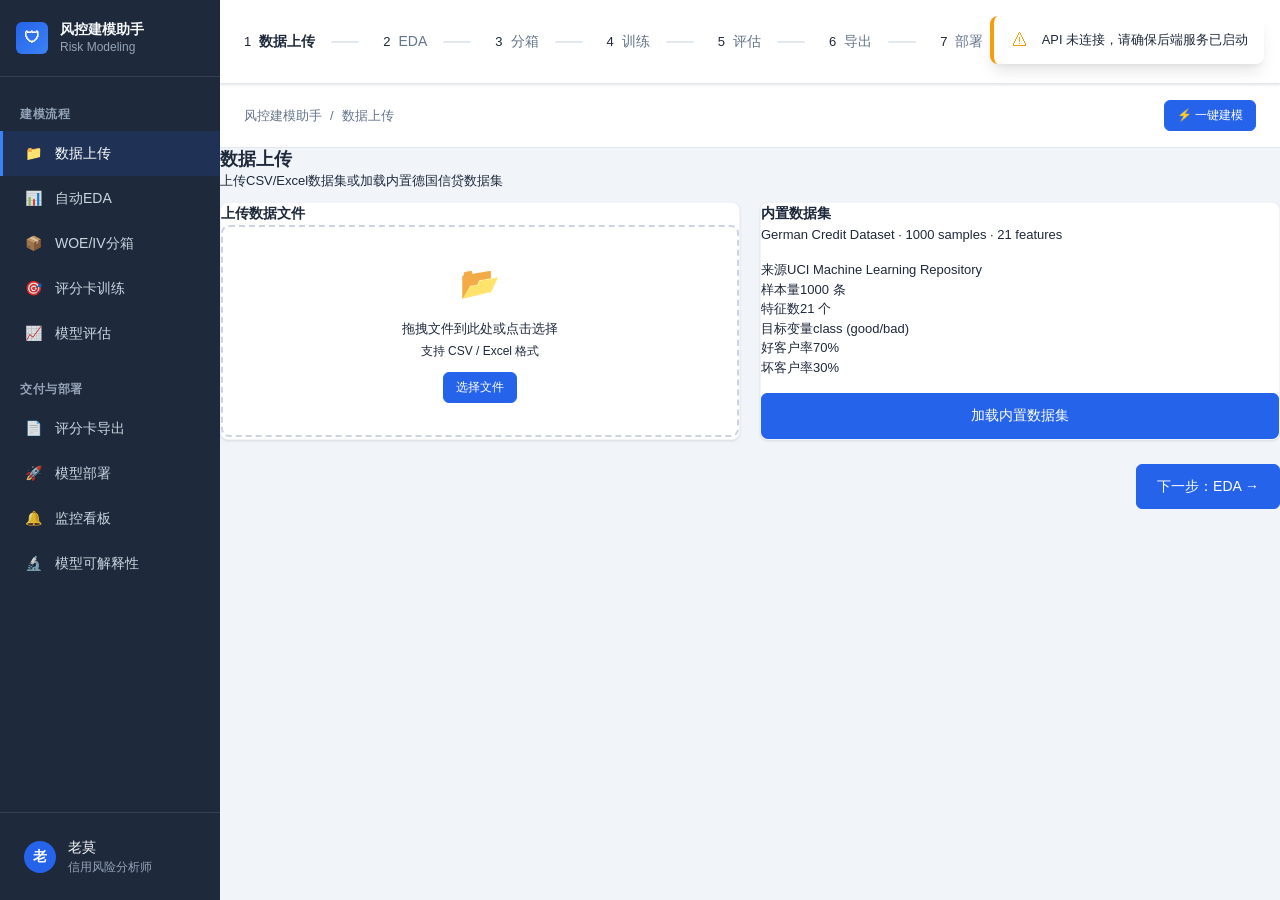
==== docs/index.html @ 86ce3aa8 "feat: 前端支持 ?api= 覆盖地址，新增 GitHub Pages 静态站点（docs/）" ====
﻿<!DOCTYPE html>
<html lang="zh-CN">
<head>
<meta charset="UTF-8">
<meta name="viewport" content="width=device-width, initial-scale=1.0">
<title>风控建模助手 - 0代码评分卡开发平台</title>
<link rel="stylesheet" href="styles.css">
</head>
<body>
<div class="app-shell">

<!-- ===== Sidebar ===== -->
<aside class="sidebar">
  <div class="sidebar-header"><div class="sidebar-logo">🛡</div><div class="sidebar-title">风控建模助手<span class="sidebar-subtitle">Risk Modeling</span></div></div>
  <nav class="sidebar-nav">
    <div class="sidebar-section">
      <div class="sidebar-section-label">建模流程</div>
      <div class="nav-item active" data-screen="upload">
        <span class="nav-item-icon">📁</span><span class="nav-item-label">数据上传</span>
      </div>
      <div class="nav-item" data-screen="eda">
        <span class="nav-item-icon">📊</span><span class="nav-item-label">自动EDA</span>
      </div>
      <div class="nav-item" data-screen="binning">
        <span class="nav-item-icon">📦</span><span class="nav-item-label">WOE/IV分箱</span>
      </div>
      <div class="nav-item" data-screen="training">
        <span class="nav-item-icon">🎯</span><span class="nav-item-label">评分卡训练</span>
      </div>
      <div class="nav-item" data-screen="evaluation">
        <span class="nav-item-icon">📈</span><span class="nav-item-label">模型评估</span>
      </div>
    </div>
    <div class="sidebar-section">
      <div class="sidebar-section-label">交付与部署</div>
      <div class="nav-item" data-screen="export">
        <span class="nav-item-icon">📄</span><span class="nav-item-label">评分卡导出</span>
      </div>
      <div class="nav-item" data-screen="deploy">
        <span class="nav-item-icon">🚀</span><span class="nav-item-label">模型部署</span>
      </div>
      <div class="nav-item" data-screen="monitor">
        <span class="nav-item-icon">🔔</span><span class="nav-item-label">监控看板</span>
      </div>
      <div class="nav-item" data-screen="explain">
        <span class="nav-item-icon">🔬</span><span class="nav-item-label">模型可解释性</span>
      </div>
    </div>
  </nav>
  <div class="sidebar-footer">
    <div class="sidebar-user"><div class="sidebar-user-avatar">老</div><div class="sidebar-user-info"><div class="sidebar-user-name">老莫</div><div class="sidebar-user-role">信用风险分析师</div></div></div>
  </div>
</aside>

<!-- ===== Main Content ===== -->
<main class="app-main">

  <!-- Top Step Bar -->
  <div class="step-bar">
    <div class="step-item active" data-screen="upload">
      <span class="step-circle">1</span><span class="step-label">数据上传</span>
    </div>
    <div class="step-line"></div>
    <div class="step-item" data-screen="eda">
      <span class="step-circle">2</span><span class="step-label">EDA</span>
    </div>
    <div class="step-line"></div>
    <div class="step-item" data-screen="binning">
      <span class="step-circle">3</span><span class="step-label">分箱</span>
    </div>
    <div class="step-line"></div>
    <div class="step-item" data-screen="training">
      <span class="step-circle">4</span><span class="step-label">训练</span>
    </div>
    <div class="step-line"></div>
    <div class="step-item" data-screen="evaluation">
      <span class="step-circle">5</span><span class="step-label">评估</span>
    </div>
    <div class="step-line"></div>
    <div class="step-item" data-screen="export">
      <span class="step-circle">6</span><span class="step-label">导出</span>
    </div>
    <div class="step-line"></div>
    <div class="step-item" data-screen="deploy">
      <span class="step-circle">7</span><span class="step-label">部署</span>
    </div>
    <div class="step-line"></div>
    <div class="step-item" data-screen="monitor">
      <span class="step-circle">8</span><span class="step-label">监控</span>
    </div>
    <div class="step-line"></div>
    <div class="step-item" data-screen="explain">
      <span class="step-circle">9</span><span class="step-label">可解释性</span>
    </div>
  </div>

  <!-- Breadcrumb -->
  <div class="breadcrumb">
    <span>风控建模助手</span> / <span id="breadcrumb-current">数据上传</span>
    <button class="btn btn-primary btn-sm" id="btn-run-all" style="margin-left:auto">⚡ 一键建模</button>
  </div>

  <!-- ===== Screens ===== -->

  <!-- Screen 1: Data Upload -->
  <div class="screen active" id="screen-upload">
    <div class="screen-header">
      <h2>数据上传</h2>
      <p>上传CSV/Excel数据集或加载内置德国信贷数据集</p>
    </div>
    <div class="card-grid two-col">
      <div class="card">
        <div class="card-title">上传数据文件</div>
        <div class="upload-zone" id="upload-zone">
          <div class="upload-icon" style="font-size:2rem">📂</div>
          <p style="margin:.5rem 0 .25rem">拖拽文件到此处或点击选择</p>
          <p class="muted" style="font-size:.75rem;margin:0 0 .75rem">支持 CSV / Excel 格式</p>
          <input type="file" id="file-input" accept=".csv,.xlsx,.xls" style="display:none">
          <button class="btn btn-primary btn-sm" id="btn-choose-file">选择文件</button>
        </div>
        <div id="target-config-section" style="display:none;margin-top:.75rem">
          <div style="display:grid;grid-template-columns:1fr 1fr;gap:.75rem">
            <div>
              <label class="form-label">目标变量（Y）</label>
              <select class="form-select" id="target-col-select"><option value="">-- 请选择 --</option></select>
            </div>
            <div>
              <label class="form-label">数据集拆分（训练:测试）</label>
              <div class="split-config">
                <input type="range" id="split-ratio-slider" min="50" max="90" value="70" step="5">
                <span class="split-ratio-display" id="split-ratio-display">7 : 3</span>
              </div>
            </div>
          </div>
        </div>
      </div>
      <div class="card">
        <div class="card-title">内置数据集</div>
        <p class="muted" style="margin-bottom:1rem">German Credit Dataset · 1000 samples · 21 features</p>
        <div class="dataset-info">
          <div class="info-row"><span>来源</span><span>UCI Machine Learning Repository</span></div>
          <div class="info-row"><span>样本量</span><span>1000 条</span></div>
          <div class="info-row"><span>特征数</span><span>21 个</span></div>
          <div class="info-row"><span>目标变量</span><span>class (good/bad)</span></div>
          <div class="info-row"><span>好客户率</span><span>70%</span></div>
          <div class="info-row"><span>坏客户率</span><span>30%</span></div>
        </div>
        <button class="btn btn-primary" id="btn-load-sample" style="width:100%;margin-top:1rem">加载内置数据集</button>
      </div>
    </div>
    <div class="card" id="data-summary-card" style="display:none">
      <div class="card-title">数据概要</div>
      <div id="data-summary-content"></div>
    </div>
    <div class="card" id="data-preview-card" style="display:none">
      <div class="card-title">数据预览（前5行）</div>
      <div id="data-preview-content" style="overflow-x:auto"></div>
    </div>
    <div class="footer-actions">
      <span></span>
      <button class="btn btn-primary" onclick="App.switchScreen('eda')">下一步：EDA →</button>
    </div>
  </div>

  <!-- Screen 2: EDA -->
  <div class="screen" id="screen-eda">
    <div class="screen-header">
      <h2>自动EDA分析</h2>
      <p>自动生成数据质量报告、统计描述、相关性矩阵</p>
    </div>
    <div class="card">
      <button class="btn btn-primary" id="btn-run-eda">▶ 执行EDA分析</button>
    </div>
    <div id="eda-content" style="display:none">
      <div class="stat-row" id="eda-quality-stats"></div>
      <div class="card-grid two-col">
        <div class="card">
          <div class="card-title">数值型特征统计</div>
          <div id="eda-numeric-content" style="overflow-x:auto"></div>
        </div>
        <div class="card">
          <div class="card-title">类别型特征统计</div>
          <div id="eda-categorical-content" style="overflow-x:auto"></div>
        </div>
      </div>
      <div class="card">
        <div class="card-title">目标变量分布</div>
        <div id="eda-target-content"></div>
      </div>
      <div class="card">
        <div class="card-title">相关性矩阵</div>
        <div id="eda-correlation-content" style="overflow-x:auto"></div>
      </div>
    </div>
    <div class="footer-actions">
      <button class="btn btn-ghost" onclick="App.switchScreen('upload')">← 上一步</button>
      <button class="btn btn-primary" onclick="App.switchScreen('binning')">下一步：分箱 →</button>
    </div>
  </div>

  <!-- Screen 3: Binning -->
  <div class="screen" id="screen-binning">
    <div class="screen-header">
      <h2>WOE/IV自动分箱</h2>
      <p>自动分箱、WOE编码、IV值排序、特征筛选</p>
    </div>
    <div class="card">
      <div class="card-title">分箱配置</div>
      <div class="form-row">
        <div class="form-group">
          <label class="form-label">最大分箱数</label>
          <select class="form-select" id="max-bins">
            <option value="3">3</option><option value="5" selected>5</option><option value="10">10</option>
          </select>
        </div>
        <div class="form-group">
          <label class="form-label">IV筛选阈值</label>
          <select class="form-select" id="iv-threshold">
            <option value="0.02" selected>0.02 (弱)</option>
            <option value="0.1">0.1 (中)</option>
            <option value="0.3">0.3 (强)</option>
          </select>
        </div>
        <button class="btn btn-primary" id="btn-run-binning">▶ 执行分箱</button>
      </div>
    </div>
    <div id="binning-content" style="display:none">
      <div class="stat-row" id="binning-stats"></div>
      <div class="card-grid two-col">
        <div class="card">
          <div class="card-title">IV值排序</div>
          <div id="iv-ranking-content"></div>
        </div>
        <div class="card">
          <div class="card-title">WOE详情</div>
          <div id="woe-detail-content" style="overflow-x:auto"></div>
        </div>
      </div>
    </div>
    <div class="footer-actions">
      <button class="btn btn-ghost" onclick="App.switchScreen('eda')">← 上一步</button>
      <button class="btn btn-primary" onclick="App.switchScreen('training')">下一步：训练 →</button>
    </div>
  </div>

  <!-- Screen 4: Training -->
  <div class="screen" id="screen-training">
    <div class="screen-header">
      <h2>评分卡训练</h2>
      <p>Logistic Regression + WOE编码 · 自动训练评分卡模型</p>
    </div>
    <div class="card">
      <button class="btn btn-primary" id="btn-run-training">▶ 训练模型</button>
    </div>
    <div id="training-content" style="display:none">
      <div class="stat-row" id="training-metrics"></div>
      <div class="card">
        <div class="card-title">模型系数</div>
        <div id="model-coef-content" style="overflow-x:auto"></div>
      </div>
      <div class="card">
        <div class="card-title">评分卡表</div>
        <div id="scorecard-content" style="overflow-x:auto"></div>
      </div>
    </div>
    <div class="footer-actions">
      <button class="btn btn-ghost" onclick="App.switchScreen('binning')">← 上一步</button>
      <button class="btn btn-primary" onclick="App.switchScreen('evaluation')">下一步：评估 →</button>
    </div>
  </div>

  <!-- Screen 5: Evaluation -->
  <div class="screen" id="screen-evaluation">
    <div class="screen-header">
      <h2>模型评估</h2>
      <p>K-S · AUC · Gini · Lift · 评分分布</p>
    </div>
    <div id="eval-content" style="display:none">
      <div class="stat-row" id="eval-metrics"></div>
      <div class="card-grid two-col">
        <div class="card">
          <div class="card-title">KS 曲线</div>
          <div id="ks-curve-content"></div>
        </div>
        <div class="card">
          <div class="card-title">评分分布</div>
          <div id="score-dist-content"></div>
        </div>
      </div>
      <div class="card">
        <div class="card-title">Lift 表</div>
        <div id="lift-content" style="overflow-x:auto"></div>
      </div>
    </div>
    <div class="footer-actions">
      <button class="btn btn-ghost" onclick="App.switchScreen('training')">← 上一步</button>
      <button class="btn btn-primary" onclick="App.switchScreen('export')">下一步：导出 →</button>
    </div>
  </div>

  <!-- Screen 6: Export -->
  <div class="screen" id="screen-export">
    <div class="screen-header">
      <h2>评分卡文档导出</h2>
      <p>一键生成标准化评分卡交付文档</p>
    </div>
    <div class="card">
      <div class="card-title">导出格式</div>
      <div class="card-grid four-col">
        <div class="export-option" id="export-html-btn" onclick="App.exportHTML()">
          <span class="export-icon">🌐</span><strong>HTML 报告</strong><span class="muted">交互式</span>
        </div>
        <div class="export-option" onclick="App.exportPython()">
          <span class="export-icon">🐍</span><strong>Python 脚本</strong><span class="muted">可直接部署</span>
        </div>
        <div class="export-option" onclick="App.exportSQL()">
          <span class="export-icon">📄</span><strong>SQL 规则</strong><span class="muted">嵌入决策引擎</span>
        </div>
        <div class="export-option" onclick="App.toast('Excel导出功能开发中','info')">
          <span class="export-icon">📊</span><strong>Excel 评分卡</strong><span class="muted">含公式</span>
        </div>
      </div>
    </div>
    <div class="footer-actions">
      <button class="btn btn-ghost" onclick="App.switchScreen('evaluation')">← 上一步</button>
      <button class="btn btn-primary" onclick="App.switchScreen('deploy')">下一步：部署 →</button>
    </div>
  </div>

  <!-- Screen 7: Deploy -->
  <div class="screen" id="screen-deploy">
    <div class="screen-header">
      <h2>模型部署</h2>
      <p>部署为API服务 · 接入业务系统</p>
    </div>
    <div class="card">
      <div class="card-title">API服务信息</div>
      <div class="info-row"><span>服务地址</span><code>http://localhost:8080</code></div>
      <div class="info-row"><span>单条评分</span><code>POST /api/v1/score</code></div>
      <div class="info-row"><span>批量评分</span><code>POST /api/v1/score/batch</code></div>
      <div class="info-row"><span>模型信息</span><code>GET /api/v1/model/info</code></div>
      <div class="info-row"><span>健康检查</span><code>GET /api/v1/health</code></div>
    </div>
    <div class="card">
      <div class="card-title">Python调用示例</div>
      <pre class="code-block"><code>import requests

resp = requests.post(
    "http://localhost:8080/api/v1/score",
    json={"features": {
        "checking_status": "no checking",
        "duration": 12,
        "credit_amount": 2000,
        "age": 35,
        ...
    }}
)
result = resp.json()
print(result["score"], result["risk_level"])</code></pre>
    </div>
    <div class="card">
      <div class="card-title">SQL规则导出</div>
      <div id="sql-export-content"></div>
      <button class="btn btn-secondary btn-sm" onclick="App.exportSQL()">⬇ 导出SQL规则</button>
    </div>
    <div class="footer-actions">
      <button class="btn btn-ghost" onclick="App.switchScreen('export')">← 上一步</button>
      <button class="btn btn-primary" onclick="App.switchScreen('monitor')">下一步：监控 →</button>
    </div>
  </div>

  <!-- Screen 8: Monitor -->
  <div class="screen" id="screen-monitor">
    <div class="screen-header">
      <h2>模型监控看板</h2>
      <p>KS衰退 · PSI偏移 · 评分分布漂移 · 实时告警</p>
    </div>
    <div class="callout callout-warning">
      <strong>⚠ 告警：</strong> credit_amount 特征 PSI = 0.15（超过0.1警戒线），建议排查数据源变更。
    </div>
    <div class="stat-row">
      <div class="stat-card stat-success"><div class="stat-value">0.25</div><div class="stat-label">当前 KS</div><div class="stat-delta">基线 0.27 ↓0.02</div></div>
      <div class="stat-card stat-success"><div class="stat-value">0.76</div><div class="stat-label">当前 AUC</div><div class="stat-delta">基线 0.78 ↓0.02</div></div>
      <div class="stat-card stat-warning"><div class="stat-value">0.15</div><div class="stat-label">总 PSI</div><div class="stat-delta">⚠ 超过警戒线0.1</div></div>
      <div class="stat-card"><div class="stat-value">12,450</div><div class="stat-label">本月评分数</div><div class="stat-delta">日均415次</div></div>
    </div>
    <div class="card">
      <div class="card-title">PSI计算工具</div>
      <p class="muted">输入基线和当前评分数据，计算PSI</p>
      <button class="btn btn-primary" onclick="App.calcPSI()">计算PSI</button>
      <div id="psi-result" style="margin-top:1rem"></div>
    </div>
    <div class="card">
      <div class="card-title">告警规则配置</div>
      <table class="data-table">
        <thead><tr><th>指标</th><th>告警阈值</th><th>严重阈值</th><th>通知方式</th><th>状态</th></tr></thead>
        <tbody>
          <tr><td>KS降幅</td><td>&gt;10%</td><td>&gt;20%</td><td>邮件+飞书</td><td><span class="tag tag-green">已启用</span></td></tr>
          <tr><td>AUC降幅</td><td>&gt;5%</td><td>&gt;10%</td><td>邮件+飞书</td><td><span class="tag tag-green">已启用</span></td></tr>
          <tr><td>总PSI</td><td>&gt;0.1</td><td>&gt;0.25</td><td>邮件+飞书+短信</td><td><span class="tag tag-green">已启用</span></td></tr>
          <tr><td>特征PSI</td><td>&gt;0.1</td><td>&gt;0.25</td><td>邮件</td><td><span class="tag tag-green">已启用</span></td></tr>
        </tbody>
      </table>
    </div>
    <div class="footer-actions">
      <button class="btn btn-ghost" onclick="App.switchScreen('deploy')">← 上一步</button>
      <button class="btn btn-primary" onclick="App.switchScreen('explain')">下一步：可解释性 →</button>
    </div>
  </div>

  <!-- Screen 9: Explainability -->
  <div class="screen" id="screen-explain">
    <div class="screen-header">
      <h2>模型可解释性</h2>
      <p>算法选型论证 · 特征重要性 · 单样本解释 · 合规审计</p>
    </div>
    <div class="card">
      <div class="card-title">算法选型论证 <span class="badge badge-blue">核心</span></div>
      <div class="callout callout-info">
        <strong>为什么选择 Logistic Regression？</strong> 评分卡模型的核心约束是可解释性和合规性。LR的系数直接对应特征权重，WOE编码后方向一致，满足监管"可追溯"要求。
      </div>
      <div id="algorithm-comparison"></div>
    </div>
    <div class="card">
      <div class="card-title">特征重要性</div>
      <div id="importance-content"></div>
    </div>
    <div class="card-grid two-col">
      <div class="card">
        <div class="card-title">单样本解释</div>
        <div class="form-group">
          <label class="form-label">样本索引</label>
          <input type="number" class="form-input" id="sample-index" value="0" min="0">
          <button class="btn btn-primary btn-sm" onclick="App.explainSample()">解释</button>
        </div>
        <div id="sample-explain-content"></div>
      </div>
      <div class="card">
        <div class="card-title">合规审计报告</div>
        <div id="audit-content"></div>
      </div>
    </div>
    <div class="card">
      <div class="card-title">可解释性路线图</div>
      <div id="roadmap-content"></div>
    </div>
    <div class="footer-actions">
      <button class="btn btn-ghost" onclick="App.switchScreen('monitor')">← 上一步</button>
      <button class="btn btn-primary">✓ 完成</button>
    </div>
  </div>

</div>
</div>

<!-- Toast Container -->
<div id="toast-container" class="toast-container"></div>

<!-- Loading Overlay -->
<div class="loading-overlay" id="loading-overlay" style="display:none">
  <div class="loading-spinner loading-lg"></div>
  <p id="loading-text">处理中...</p>
</div>

<script src="app.js"></script>
</body>
</html>
---- docs/styles.css ----
﻿/* ==========================================================================
   Risk Modeling Web Application - Stylesheet
   A modern, clean, professional CSS framework for financial risk modeling
   ==========================================================================
   Table of Contents:
   1.  CSS Variables (Design Tokens)
   2.  Global Reset & Base Styles
   3.  Layout & App Shell
   4.  Sidebar Navigation
   5.  Top Step Bar
   6.  Cards
   7.  Data Tables
   8.  Buttons
   9.  Form Inputs & Controls
   10. Charts / Visualization Containers
   11. Stat Cards
   12. Callouts
   13. Badges & Tags
   14. Loading Spinner
   15. Two-Column Layout
   16. Footer Action Buttons
   17. Progress Bar
   18. Tabs
   19. Metric Display
   20. Score Display
   21. Responsive Breakpoints
   ========================================================================== */


/* ==========================================================================
   1. CSS Variables (Design Tokens)
   ========================================================================== */
:root {
  /* Brand colors */
  --color-primary: #2563eb;
  --color-primary-dark: #1d4ed8;
  --color-primary-light: #3b82f6;
  --color-primary-lighter: #dbeafe;
  --color-primary-soft: #eff6ff;

  /* Semantic colors */
  --color-success: #059669;
  --color-success-light: #10b981;
  --color-success-bg: #d1fae5;
  --color-danger: #dc2626;
  --color-danger-light: #ef4444;
  --color-danger-bg: #fee2e2;
  --color-warning: #f59e0b;
  --color-warning-light: #fbbf24;
  --color-warning-bg: #fef3c7;

  /* Neutrals */
  --color-bg: #f1f5f9;
  --color-bg-alt: #f8fafc;
  --color-card-bg: #ffffff;
  --color-sidebar: #1e293b;
  --color-sidebar-dark: #0f172a;
  --color-sidebar-hover: #334155;
  --color-sidebar-active: #2563eb;
  --color-text: #1e293b;
  --color-text-secondary: #64748b;
  --color-text-muted: #94a3b8;
  --color-text-inverse: #f8fafc;
  --color-border: #e2e8f0;
  --color-border-light: #f1f5f9;
  --color-divider: #cbd5e1;

  /* Typography */
  --font-family: 'Segoe UI', 'Microsoft YaHei', sans-serif;
  --font-size-xs: 0.75rem;
  --font-size-sm: 0.875rem;
  --font-size-base: 0.8125rem;
  --font-size-md: 1rem;
  --font-size-lg: 1rem;
  --font-size-xl: 1.1rem;
  --font-size-2xl: 1.3rem;
  --font-size-3xl: 1.5rem;
  --font-weight-normal: 400;
  --font-weight-medium: 500;
  --font-weight-semibold: 600;
  --font-weight-bold: 700;

  /* Spacing scale */
  --space-1: 0.25rem;
  --space-2: 0.5rem;
  --space-3: 0.75rem;
  --space-4: 1rem;
  --space-5: 1.25rem;
  --space-6: 1.5rem;
  --space-8: 2rem;
  --space-10: 2.5rem;
  --space-12: 3rem;

  /* Border radius */
  --radius-sm: 4px;
  --radius-md: 6px;
  --radius-lg: 8px;
  --radius-xl: 12px;
  --radius-2xl: 16px;
  --radius-full: 9999px;

  /* Shadows */
  --shadow-xs: 0 1px 2px rgba(0, 0, 0, 0.05);
  --shadow-sm: 0 1px 3px rgba(0, 0, 0, 0.08), 0 1px 2px rgba(0, 0, 0, 0.04);
  --shadow-md: 0 4px 6px -1px rgba(0, 0, 0, 0.08), 0 2px 4px -1px rgba(0, 0, 0, 0.04);
  --shadow-lg: 0 10px 15px -3px rgba(0, 0, 0, 0.08), 0 4px 6px -2px rgba(0, 0, 0, 0.04);
  --shadow-xl: 0 20px 25px -5px rgba(0, 0, 0, 0.1), 0 10px 10px -5px rgba(0, 0, 0, 0.04);
  --shadow-focus: 0 0 0 3px rgba(37, 99, 235, 0.25);

  /* Layout */
  --sidebar-width: 220px;
  --topbar-height: 84px;
  --footer-height: 64px;
  --content-max-width: 1400px;

  /* Transitions */
  --transition-fast: 150ms ease;
  --transition-base: 200ms ease;
  --transition-slow: 300ms ease;
}


/* ==========================================================================
   2. Global Reset & Base Styles
   ========================================================================== */
*,
*::before,
*::after {
  margin: 0;
  padding: 0;
  box-sizing: border-box;
}

html {
  font-size: 16px;
  -webkit-text-size-adjust: 100%;
  -webkit-font-smoothing: antialiased;
  -moz-osx-font-smoothing: grayscale;
}

body {
  font-family: var(--font-family);
  font-size: var(--font-size-base);
  font-weight: var(--font-weight-normal);
  color: var(--color-text);
  background-color: var(--color-bg);
  line-height: 1.5;
  min-height: 100vh;
}

h1, h2, h3, h4, h5, h6 {
  font-weight: var(--font-weight-semibold);
  line-height: 1.3;
  color: var(--color-text);
}

h1 { font-size: var(--font-size-2xl); }
h2 { font-size: var(--font-size-xl); }
h3 { font-size: var(--font-size-lg); }
h4 { font-size: var(--font-size-md); }

p { margin-bottom: var(--space-3); }

a {
  color: var(--color-primary);
  text-decoration: none;
  transition: color var(--transition-fast);
}

a:hover { color: var(--color-primary-dark); }

ul, ol { margin-bottom: var(--space-4); padding-left: var(--space-6); }

img { max-width: 100%; height: auto; }

::selection {
  background-color: var(--color-primary-lighter);
  color: var(--color-primary-dark);
}

/* Custom scrollbar */
::-webkit-scrollbar { width: 8px; height: 8px; }
::-webkit-scrollbar-track { background: var(--color-border-light); }
::-webkit-scrollbar-thumb {
  background: var(--color-divider);
  border-radius: var(--radius-full);
}
::-webkit-scrollbar-thumb:hover { background: var(--color-text-muted); }


/* ==========================================================================
   3. Layout & App Shell
   ========================================================================== */
.app-shell {
  display: flex;
  min-height: 100vh;
}

.app-main {
  flex: 1;
  display: flex;
  flex-direction: column;
  min-width: 0;
  margin-left: var(--sidebar-width);
  transition: margin-left var(--transition-slow);
}

.app-content {
  flex: 1;
  padding: var(--space-6);
  max-width: var(--content-max-width);
  width: 100%;
}

.page-header {
  margin-bottom: var(--space-6);
}

.page-header h1 {
  font-size: var(--font-size-2xl);
  font-weight: var(--font-weight-bold);
  margin-bottom: var(--space-1);
}

.page-header .page-subtitle {
  color: var(--color-text-secondary);
  font-size: var(--font-size-sm);
}

.app-footer {
  flex-shrink: 0;
  border-top: 1px solid var(--color-border);
  background-color: var(--color-card-bg);
  padding: var(--space-4) var(--space-6);
  min-height: var(--footer-height);
  display: flex;
  align-items: center;
  justify-content: flex-end;
  gap: var(--space-3);
  position: sticky;
  bottom: 0;
  z-index: 20;
}


/* ==========================================================================
   4. Sidebar Navigation
   ========================================================================== */
.sidebar {
  position: fixed;
  top: 0;
  left: 0;
  width: var(--sidebar-width);
  height: 100vh;
  background-color: var(--color-sidebar);
  display: flex;
  flex-direction: column;
  z-index: 100;
  transition: transform var(--transition-slow);
}

.sidebar-header {
  padding: var(--space-5) var(--space-4);
  display: flex;
  align-items: center;
  gap: var(--space-3);
  border-bottom: 1px solid var(--color-sidebar-hover);
  flex-shrink: 0;
}

.sidebar-logo {
  width: 32px;
  height: 32px;
  border-radius: var(--radius-md);
  background: linear-gradient(135deg, var(--color-primary), var(--color-primary-light));
  display: flex;
  align-items: center;
  justify-content: center;
  color: var(--color-text-inverse);
  font-weight: var(--font-weight-bold);
  font-size: var(--font-size-md);
  flex-shrink: 0;
}

.sidebar-title {
  color: var(--color-text-inverse);
  font-size: var(--font-size-sm);
  font-weight: var(--font-weight-semibold);
  line-height: 1.3;
}

.sidebar-title .sidebar-subtitle {
  display: block;
  font-size: var(--font-size-xs);
  font-weight: var(--font-weight-normal);
  color: var(--color-text-muted);
  margin-top: 2px;
}

.sidebar-nav {
  flex: 1;
  overflow-y: auto;
  padding: var(--space-3) 0;
}

.sidebar-nav::-webkit-scrollbar { width: 4px; }
.sidebar-nav::-webkit-scrollbar-track { background: transparent; }
.sidebar-nav::-webkit-scrollbar-thumb { background: var(--color-sidebar-hover); }

.sidebar-section {
  padding: var(--space-2) 0;
}

.sidebar-section-label {
  padding: var(--space-2) var(--space-5);
  font-size: var(--font-size-xs);
  text-transform: uppercase;
  letter-spacing: 0.05em;
  color: var(--color-text-muted);
  font-weight: var(--font-weight-semibold);
}

.nav-item {
  display: flex;
  align-items: center;
  gap: var(--space-3);
  padding: var(--space-3) var(--space-5);
  color: #cbd5e1;
  font-size: var(--font-size-sm);
  font-weight: var(--font-weight-medium);
  cursor: pointer;
  transition: all var(--transition-fast);
  border-left: 3px solid transparent;
  text-decoration: none;
  user-select: none;
}

.nav-item:hover {
  background-color: var(--color-sidebar-hover);
  color: var(--color-text-inverse);
}

.nav-item.active {
  background-color: rgba(37, 99, 235, 0.15);
  color: #ffffff;
  border-left-color: var(--color-primary-light);
}

.nav-item-icon {
  width: 20px;
  height: 20px;
  flex-shrink: 0;
  display: flex;
  align-items: center;
  justify-content: center;
  opacity: 0.85;
}

.nav-item.active .nav-item-icon { opacity: 1; }

.nav-item-label { flex: 1; }

.nav-item-badge {
  font-size: var(--font-size-xs);
  background-color: var(--color-danger);
  color: #fff;
  padding: 1px 6px;
  border-radius: var(--radius-full);
  font-weight: var(--font-weight-semibold);
  line-height: 1.4;
}

.sidebar-footer {
  padding: var(--space-4);
  border-top: 1px solid var(--color-sidebar-hover);
  flex-shrink: 0;
}

.sidebar-user {
  display: flex;
  align-items: center;
  gap: var(--space-3);
  padding: var(--space-2);
  border-radius: var(--radius-md);
  cursor: pointer;
  transition: background-color var(--transition-fast);
}

.sidebar-user:hover { background-color: var(--color-sidebar-hover); }

.sidebar-user-avatar {
  width: 32px;
  height: 32px;
  border-radius: var(--radius-full);
  background-color: var(--color-primary);
  color: #fff;
  display: flex;
  align-items: center;
  justify-content: center;
  font-weight: var(--font-weight-semibold);
  font-size: var(--font-size-sm);
  flex-shrink: 0;
}

.sidebar-user-info {
  flex: 1;
  min-width: 0;
}

.sidebar-user-name {
  color: var(--color-text-inverse);
  font-size: var(--font-size-sm);
  font-weight: var(--font-weight-medium);
  white-space: nowrap;
  overflow: hidden;
  text-overflow: ellipsis;
}

.sidebar-user-role {
  color: var(--color-text-muted);
  font-size: var(--font-size-xs);
}

/* Sidebar toggle (mobile) */
.sidebar-toggle {
  display: none;
  position: fixed;
  top: var(--space-4);
  left: var(--space-4);
  z-index: 110;
  width: 40px;
  height: 40px;
  border-radius: var(--radius-md);
  border: none;
  background-color: var(--color-sidebar);
  color: #fff;
  font-size: var(--font-size-lg);
  cursor: pointer;
  box-shadow: var(--shadow-md);
}

.sidebar-overlay {
  display: none;
  position: fixed;
  inset: 0;
  background-color: rgba(0, 0, 0, 0.4);
  z-index: 99;
}

.sidebar-overlay.visible { display: block; }


/* ==========================================================================
   5. Top Step Bar
   ========================================================================== */
.step-bar {
  background-color: var(--color-card-bg);
  border-bottom: 1px solid var(--color-border);
  padding: var(--space-4) var(--space-6);
  display: flex;
  align-items: center;
  gap: var(--space-2);
  overflow-x: auto;
  min-height: var(--topbar-height);
  box-shadow: var(--shadow-sm);
  position: sticky;
  top: 0;
  z-index: 50;
}

.step-bar::-webkit-scrollbar { height: 4px; }

.step-item {
  display: flex;
  align-items: center;
  gap: var(--space-2);
  flex-shrink: 0;
  cursor: pointer;
  transition: opacity var(--transition-fast);
}

.step-item:not(:last-child)::after {
  content: '';
  display: block;
  width: 28px;
  height: 2px;
  background-color: var(--color-border);
  margin: 0 var(--space-2);
  border-radius: var(--radius-full);
  transition: background-color var(--transition-base);
}

.step-item.completed:not(:last-child)::after {
  background-color: var(--color-success);
}

.step-number {
  width: 32px;
  height: 32px;
  border-radius: var(--radius-full);
  display: flex;
  align-items: center;
  justify-content: center;
  font-size: var(--font-size-sm);
  font-weight: var(--font-weight-semibold);
  background-color: var(--color-border-light);
  color: var(--color-text-secondary);
  border: 2px solid var(--color-border);
  transition: all var(--transition-base);
  flex-shrink: 0;
}

.step-item.active .step-number {
  background-color: var(--color-primary);
  color: #fff;
  border-color: var(--color-primary);
  box-shadow: var(--shadow-focus);
}

.step-item.completed .step-number {
  background-color: var(--color-success);
  color: #fff;
  border-color: var(--color-success);
}

.step-label {
  font-size: var(--font-size-sm);
  font-weight: var(--font-weight-medium);
  color: var(--color-text-secondary);
  white-space: nowrap;
  transition: color var(--transition-base);
}

.step-item.active .step-label { color: var(--color-text); font-weight: var(--font-weight-semibold); }
.step-item.completed .step-label { color: var(--color-success); }

.step-item:hover .step-number {
  border-color: var(--color-primary-light);
}
.step-item:hover .step-label { color: var(--color-text); }


/* ==========================================================================
   6. Cards
   ========================================================================== */
.card {
  background-color: var(--color-card-bg);
  border-radius: var(--radius-lg);
  box-shadow: var(--shadow-sm);
  border: 1px solid var(--color-border-light);
  overflow: hidden;
  transition: box-shadow var(--transition-base);
}

.card:hover {
  box-shadow: var(--shadow-md);
}

.card-header {
  padding: var(--space-4) var(--space-5);
  border-bottom: 1px solid var(--color-border);
  display: flex;
  align-items: center;
  justify-content: space-between;
  gap: var(--space-3);
}

.card-title {
  font-size: 0.9rem;
  font-weight: var(--font-weight-semibold);
  color: var(--color-text);
  display: flex;
  align-items: center;
  gap: var(--space-2);
}

.card-title-icon {
  width: 18px;
  height: 18px;
  color: var(--color-primary);
  flex-shrink: 0;
}

.card-subtitle {
  font-size: var(--font-size-xs);
  color: var(--color-text-secondary);
  margin-top: 2px;
}

.card-body {
  padding: var(--space-5);
}

.card-body-tight {
  padding: var(--space-4);
}

.card-footer {
  padding: var(--space-3) var(--space-5);
  border-top: 1px solid var(--color-border);
  background-color: var(--color-bg-alt);
  display: flex;
  align-items: center;
  justify-content: flex-end;
  gap: var(--space-2);
}

.card-accent-top {
  border-top: 3px solid var(--color-primary);
}

.card-accent-success { border-top: 3px solid var(--color-success); }
.card-accent-danger { border-top: 3px solid var(--color-danger); }
.card-accent-warning { border-top: 3px solid var(--color-warning); }

.card-grid {
  display: grid;
  grid-template-columns: repeat(auto-fill, minmax(320px, 1fr));
  gap: var(--space-5);
}


/* ==========================================================================
   7. Data Tables
   ========================================================================== */
.table-wrapper {
  overflow-x: auto;
  border-radius: var(--radius-lg);
  border: 1px solid var(--color-border);
}

.data-table {
  width: 100%;
  border-collapse: collapse;
  font-size: var(--font-size-sm);
  background-color: var(--color-card-bg);
}

.data-table thead {
  background-color: var(--color-bg-alt);
}

.data-table thead th {
  padding: var(--space-3) var(--space-4);
  text-align: left;
  font-weight: var(--font-weight-semibold);
  color: var(--color-text-secondary);
  font-size: var(--font-size-xs);
  text-transform: uppercase;
  letter-spacing: 0.03em;
  border-bottom: 2px solid var(--color-border);
  white-space: nowrap;
  position: sticky;
  top: 0;
}

.data-table thead th.sortable {
  cursor: pointer;
  user-select: none;
}

.data-table thead th.sortable:hover { color: var(--color-primary); }

.data-table thead th .sort-icon {
  margin-left: var(--space-1);
  opacity: 0.5;
  font-size: var(--font-size-xs);
}

.data-table tbody td {
  padding: var(--space-3) var(--space-4);
  border-bottom: 1px solid var(--color-border-light);
  color: var(--color-text);
  vertical-align: middle;
}

.data-table tbody tr {
  transition: background-color var(--transition-fast);
}

.data-table tbody tr:hover {
  background-color: var(--color-primary-soft);
}

.data-table tbody tr:last-child td { border-bottom: none; }

.data-table tbody tr.selected {
  background-color: var(--color-primary-lighter);
}

.data-table .cell-number { text-align: right; font-variant-numeric: tabular-nums; }
.data-table .cell-mono { font-family: 'Consolas', 'Courier New', monospace; font-size: var(--font-size-xs); }
.data-table .cell-bold { font-weight: var(--font-weight-semibold); }
.data-table .cell-muted { color: var(--color-text-muted); }

.table-empty {
  padding: var(--space-8);
  text-align: center;
  color: var(--color-text-muted);
  font-size: var(--font-size-sm);
}

.table-pagination {
  display: flex;
  align-items: center;
  justify-content: space-between;
  padding: var(--space-3) var(--space-4);
  border-top: 1px solid var(--color-border);
  background-color: var(--color-bg-alt);
  font-size: var(--font-size-sm);
  color: var(--color-text-secondary);
}


/* ==========================================================================
   8. Buttons
   ========================================================================== */
.btn {
  display: inline-flex;
  align-items: center;
  justify-content: center;
  gap: var(--space-2);
  padding: var(--space-3) var(--space-5);
  font-family: inherit;
  font-size: var(--font-size-sm);
  font-weight: var(--font-weight-medium);
  line-height: 1.4;
  border: 1px solid transparent;
  border-radius: var(--radius-md);
  cursor: pointer;
  transition: all var(--transition-fast);
  text-decoration: none;
  white-space: nowrap;
  user-select: none;
  -webkit-appearance: none;
  -moz-appearance: none;
  appearance: none;
}

.btn:focus-visible {
  outline: none;
  box-shadow: var(--shadow-focus);
}

.btn:disabled,
.btn.disabled {
  opacity: 0.5;
  cursor: not-allowed;
  pointer-events: none;
}

.btn-icon {
  width: 16px;
  height: 16px;
  flex-shrink: 0;
}

/* Primary */
.btn-primary {
  background-color: var(--color-primary);
  color: #fff;
  border-color: var(--color-primary);
}

.btn-primary:hover {
  background-color: var(--color-primary-dark);
  border-color: var(--color-primary-dark);
  box-shadow: var(--shadow-md);
}

.btn-primary:active {
  transform: translateY(1px);
}

/* Secondary */
.btn-secondary {
  background-color: var(--color-card-bg);
  color: var(--color-text);
  border-color: var(--color-border);
}

.btn-secondary:hover {
  background-color: var(--color-bg-alt);
  border-color: var(--color-divider);
  box-shadow: var(--shadow-sm);
}

/* Ghost */
.btn-ghost {
  background-color: transparent;
  color: var(--color-text-secondary);
  border-color: transparent;
}

.btn-ghost:hover {
  background-color: var(--color-bg-alt);
  color: var(--color-text);
}

/* Danger */
.btn-danger {
  background-color: var(--color-danger);
  color: #fff;
  border-color: var(--color-danger);
}

.btn-danger:hover {
  background-color: #b91c1c;
  border-color: #b91c1c;
  box-shadow: var(--shadow-md);
}

/* Success */
.btn-success {
  background-color: var(--color-success);
  color: #fff;
  border-color: var(--color-success);
}

.btn-success:hover {
  background-color: #047857;
  border-color: #047857;
  box-shadow: var(--shadow-md);
}

/* Small */
.btn-small {
  padding: var(--space-1) var(--space-3);
  font-size: var(--font-size-xs);
  border-radius: var(--radius-sm);
}

/* Large */
.btn-large {
  padding: var(--space-4) var(--space-8);
  font-size: var(--font-size-md);
}

/* Block / full width */
.btn-block {
  width: 100%;
  display: flex;
}

/* Button group */
.btn-group {
  display: inline-flex;
  border-radius: var(--radius-md);
  overflow: hidden;
  border: 1px solid var(--color-border);
}

.btn-group .btn {
  border-radius: 0;
  border: none;
  border-right: 1px solid var(--color-border);
}

.btn-group .btn:last-child { border-right: none; }


/* ==========================================================================
   9. Form Inputs & Controls
   ========================================================================== */
.form-group {
  margin-bottom: var(--space-4);
}

.form-label {
  display: block;
  margin-bottom: var(--space-2);
  font-size: var(--font-size-sm);
  font-weight: var(--font-weight-medium);
  color: var(--color-text);
}

.form-label .required { color: var(--color-danger); margin-left: 2px; }

.form-hint {
  margin-top: var(--space-1);
  font-size: var(--font-size-xs);
  color: var(--color-text-muted);
}

.form-error {
  margin-top: var(--space-1);
  font-size: var(--font-size-xs);
  color: var(--color-danger);
}

.form-row {
  display: flex;
  gap: var(--space-4);
  margin-bottom: var(--space-4);
}

.form-row > .form-group { flex: 1; margin-bottom: 0; }

/* Text input */
.input,
.input-text,
select.input,
textarea.input {
  width: 100%;
  padding: var(--space-3) var(--space-4);
  font-family: inherit;
  font-size: var(--font-size-sm);
  color: var(--color-text);
  background-color: var(--color-card-bg);
  border: 1px solid var(--color-border);
  border-radius: var(--radius-md);
  transition: border-color var(--transition-fast), box-shadow var(--transition-fast);
  -webkit-appearance: none;
  -moz-appearance: none;
  appearance: none;
}

.input:focus,
.input-text:focus,
select.input:focus,
textarea.input:focus {
  outline: none;
  border-color: var(--color-primary);
  box-shadow: var(--shadow-focus);
}

.input::placeholder { color: var(--color-text-muted); }

.input:disabled {
  background-color: var(--color-bg-alt);
  cursor: not-allowed;
  opacity: 0.7;
}

.input-error {
  border-color: var(--color-danger) !important;
}

.input-error:focus {
  box-shadow: 0 0 0 3px rgba(220, 38, 38, 0.2);
}

/* Select */
select.input {
  background-image: url("data:image/svg+xml,%3Csvg xmlns='http://www.w3.org/2000/svg' width='12' height='12' viewBox='0 0 12 12'%3E%3Cpath fill='%2364748b' d='M6 8L2 4h8z'/%3E%3C/svg%3E");
  background-repeat: no-repeat;
  background-position: right var(--space-4) center;
  padding-right: var(--space-8);
  cursor: pointer;
  padding-right: 2rem;
}

/* Textarea */
textarea.input {
  min-height: 80px;
  resize: vertical;
  line-height: 1.5;
}

/* Input with icon / affix */
.input-affix {
  position: relative;
  display: flex;
  align-items: center;
}

.input-affix .input { padding-left: var(--space-8); }

.input-affix-icon {
  position: absolute;
  left: var(--space-3);
  color: var(--color-text-muted);
  pointer-events: none;
  width: 16px;
  height: 16px;
}

/* Range slider */
.range-slider {
  -webkit-appearance: none;
  appearance: none;
  width: 100%;
  height: 6px;
  border-radius: var(--radius-full);
  background: var(--color-border);
  outline: none;
  cursor: pointer;
}

.range-slider::-webkit-slider-thumb {
  -webkit-appearance: none;
  appearance: none;
  width: 18px;
  height: 18px;
  border-radius: var(--radius-full);
  background-color: var(--color-primary);
  border: 2px solid #fff;
  box-shadow: var(--shadow-sm);
  cursor: pointer;
  transition: transform var(--transition-fast);
}

.range-slider::-webkit-slider-thumb:hover { transform: scale(1.2); }

.range-slider::-moz-range-thumb {
  width: 18px;
  height: 18px;
  border-radius: var(--radius-full);
  background-color: var(--color-primary);
  border: 2px solid #fff;
  box-shadow: var(--shadow-sm);
  cursor: pointer;
}

.range-slider:disabled { opacity: 0.5; cursor: not-allowed; }

.range-value {
  display: inline-block;
  margin-left: var(--space-3);
  font-size: var(--font-size-sm);
  font-weight: var(--font-weight-semibold);
  color: var(--color-primary);
  min-width: 40px;
  text-align: right;
  font-variant-numeric: tabular-nums;
}

/* Checkbox & Radio */
.checkbox, .radio {
  display: inline-flex;
  align-items: center;
  gap: var(--space-2);
  cursor: pointer;
  font-size: var(--font-size-sm);
  user-select: none;
}

.checkbox input[type="checkbox"],
.radio input[type="radio"] {
  width: 16px;
  height: 16px;
  accent-color: var(--color-primary);
  cursor: pointer;
}

/* Toggle switch */
.toggle {
  position: relative;
  display: inline-block;
  width: 40px;
  height: 22px;
}

.toggle input { opacity: 0; width: 0; height: 0; }

.toggle-slider {
  position: absolute;
  inset: 0;
  background-color: var(--color-divider);
  border-radius: var(--radius-full);
  cursor: pointer;
  transition: background-color var(--transition-base);
}

.toggle-slider::before {
  content: '';
  position: absolute;
  height: 16px;
  width: 16px;
  left: 3px;
  bottom: 3px;
  background-color: #fff;
  border-radius: var(--radius-full);
  transition: transform var(--transition-base);
  box-shadow: var(--shadow-sm);
}

.toggle input:checked + .toggle-slider { background-color: var(--color-primary); }
.toggle input:checked + .toggle-slider::before { transform: translateX(18px); }
.toggle input:disabled + .toggle-slider { opacity: 0.5; cursor: not-allowed; }

/* Form grid */
.form-grid {
  display: grid;
  grid-template-columns: repeat(auto-fit, minmax(240px, 1fr));
  gap: var(--space-4);
}


/* ==========================================================================
   10. Charts / Visualization Containers
   ========================================================================== */
.chart-container {
  position: relative;
  width: 100%;
  background-color: var(--color-card-bg);
  border-radius: var(--radius-lg);
  padding: var(--space-5);
  border: 1px solid var(--color-border-light);
  box-shadow: var(--shadow-sm);
}

.chart-container canvas,
.chart-container svg {
  max-width: 100%;
  height: auto;
  display: block;
}

.chart-wrapper {
  position: relative;
  width: 100%;
  min-height: 280px;
  display: flex;
  align-items: center;
  justify-content: center;
}

.chart-legend {
  display: flex;
  flex-wrap: wrap;
  gap: var(--space-3) var(--space-5);
  margin-top: var(--space-4);
  padding-top: var(--space-4);
  border-top: 1px solid var(--color-border-light);
}

.chart-legend-item {
  display: flex;
  align-items: center;
  gap: var(--space-2);
  font-size: var(--font-size-xs);
  color: var(--color-text-secondary);
}

.chart-legend-dot {
  width: 10px;
  height: 10px;
  border-radius: var(--radius-sm);
  flex-shrink: 0;
}

.chart-legend-dot.primary { background-color: var(--color-primary); }
.chart-legend-dot.success { background-color: var(--color-success); }
.chart-legend-dot.danger { background-color: var(--color-danger); }
.chart-legend-dot.warning { background-color: var(--color-warning); }

.chart-placeholder {
  display: flex;
  flex-direction: column;
  align-items: center;
  justify-content: center;
  gap: var(--space-2);
  min-height: 200px;
  color: var(--color-text-muted);
  font-size: var(--font-size-sm);
}

.chart-placeholder-icon {
  width: 48px;
  height: 48px;
  opacity: 0.4;
}

/* Heatmap */
.heatmap {
  display: grid;
  gap: 2px;
  font-size: var(--font-size-xs);
}

.heatmap-cell {
  padding: var(--space-2);
  text-align: center;
  border-radius: var(--radius-sm);
  color: #fff;
  font-weight: var(--font-weight-medium);
  transition: transform var(--transition-fast);
  cursor: default;
}

.heatmap-cell:hover { transform: scale(1.1); z-index: 1; }

.heatmap-cell.low { background-color: var(--color-success); }
.heatmap-cell.medium { background-color: var(--color-warning); }
.heatmap-cell.high { background-color: var(--color-danger); }


/* ==========================================================================
   11. Stat Cards
   ========================================================================== */
.stat-card {
  background-color: var(--color-card-bg);
  border-radius: var(--radius-lg);
  padding: var(--space-5);
  box-shadow: var(--shadow-sm);
  border: 1px solid var(--color-border-light);
  border-left: 4px solid var(--color-primary);
  display: flex;
  flex-direction: column;
  gap: var(--space-2);
  transition: transform var(--transition-base), box-shadow var(--transition-base);
}

.stat-card:hover {
  transform: translateY(-2px);
  box-shadow: var(--shadow-md);
}

.stat-card.success { border-left-color: var(--color-success); }
.stat-card.warning { border-left-color: var(--color-warning); }
.stat-card.danger { border-left-color: var(--color-danger); }
.stat-card.neutral { border-left-color: var(--color-divider); }

.stat-label {
  font-size: var(--font-size-xs);
  text-transform: uppercase;
  letter-spacing: 0.03em;
  color: var(--color-text-secondary);
  font-weight: var(--font-weight-medium);
}

.stat-value {
  font-size: 1.2rem;
  font-weight: var(--font-weight-bold);
  color: var(--color-text);
  line-height: 1.2;
  font-variant-numeric: tabular-nums;
}

.stat-card.success .stat-value { color: var(--color-success); }
.stat-card.warning .stat-value { color: var(--color-warning); }
.stat-card.danger .stat-value { color: var(--color-danger); }

.stat-delta {
  font-size: var(--font-size-xs);
  font-weight: var(--font-weight-medium);
  display: flex;
  align-items: center;
  gap: var(--space-1);
}

.stat-delta.up { color: var(--color-success); }
.stat-delta.down { color: var(--color-danger); }

.stat-icon {
  width: 40px;
  height: 40px;
  border-radius: var(--radius-md);
  display: flex;
  align-items: center;
  justify-content: center;
  flex-shrink: 0;
  background-color: var(--color-primary-soft);
  color: var(--color-primary);
}

.stat-card.success .stat-icon { background-color: var(--color-success-bg); color: var(--color-success); }
.stat-card.warning .stat-icon { background-color: var(--color-warning-bg); color: var(--color-warning); }
.stat-card.danger .stat-icon { background-color: var(--color-danger-bg); color: var(--color-danger); }

.stat-grid {
  display: grid;
  grid-template-columns: repeat(auto-fill, minmax(220px, 1fr));
  gap: var(--space-4);
}


/* ==========================================================================
   12. Callouts
   ========================================================================== */
.callout {
  padding: var(--space-4) var(--space-5);
  border-radius: var(--radius-md);
  border-left: 4px solid var(--color-primary);
  background-color: var(--color-primary-soft);
  display: flex;
  gap: var(--space-3);
  font-size: var(--font-size-sm);
  margin-bottom: var(--space-4);
}

.callout-icon {
  flex-shrink: 0;
  width: 20px;
  height: 20px;
  margin-top: 2px;
}

.callout-body { flex: 1; }

.callout-title {
  font-weight: var(--font-weight-semibold);
  margin-bottom: var(--space-1);
  color: var(--color-text);
}

.callout-text {
  color: var(--color-text-secondary);
  margin: 0;
}

.callout-info {
  border-left-color: var(--color-primary);
  background-color: var(--color-primary-soft);
}
.callout-info .callout-icon { color: var(--color-primary); }

.callout-success {
  border-left-color: var(--color-success);
  background-color: var(--color-success-bg);
}
.callout-success .callout-icon { color: var(--color-success); }

.callout-warning {
  border-left-color: var(--color-warning);
  background-color: var(--color-warning-bg);
}
.callout-warning .callout-icon { color: var(--color-warning); }

.callout-danger {
  border-left-color: var(--color-danger);
  background-color: var(--color-danger-bg);
}
.callout-danger .callout-icon { color: var(--color-danger); }


/* ==========================================================================
   13. Badges & Tags
   ========================================================================== */
.badge {
  display: inline-flex;
  align-items: center;
  gap: var(--space-1);
  padding: 2px 8px;
  font-size: var(--font-size-xs);
  font-weight: var(--font-weight-semibold);
  border-radius: var(--radius-full);
  line-height: 1.5;
  white-space: nowrap;
}

.tag {
  display: inline-flex;
  align-items: center;
  gap: var(--space-1);
  padding: 2px var(--space-2);
  font-size: var(--font-size-xs);
  font-weight: var(--font-weight-medium);
  border-radius: var(--radius-sm);
  line-height: 1.5;
  white-space: nowrap;
}

.badge-green,
.tag-green {
  background-color: var(--color-success-bg);
  color: #065f46;
}

.badge-red,
.tag-red {
  background-color: var(--color-danger-bg);
  color: #991b1b;
}

.badge-yellow,
.tag-yellow {
  background-color: var(--color-warning-bg);
  color: #92400e;
}

.badge-blue,
.tag-blue {
  background-color: var(--color-primary-lighter);
  color: var(--color-primary-dark);
}

.badge-gray,
.tag-gray {
  background-color: #e2e8f0;
  color: #334155;
}

.tag-outline {
  background-color: transparent;
  border: 1px solid currentColor;
}

.badge-dot {
  width: 6px;
  height: 6px;
  border-radius: var(--radius-full);
  display: inline-block;
}
.badge-dot.green { background-color: var(--color-success); }
.badge-dot.red { background-color: var(--color-danger); }
.badge-dot.yellow { background-color: var(--color-warning); }
.badge-dot.blue { background-color: var(--color-primary); }
.badge-dot.gray { background-color: var(--color-text-muted); }

.badge-pill {
  border-radius: var(--radius-full);
  padding: 2px 10px;
}


/* ==========================================================================
   14. Loading Spinner
   ========================================================================== */
.spinner-container {
  display: flex;
  flex-direction: column;
  align-items: center;
  justify-content: center;
  gap: var(--space-3);
  padding: var(--space-8);
}

.spinner {
  width: 32px;
  height: 32px;
  border: 3px solid var(--color-border);
  border-top-color: var(--color-primary);
  border-radius: var(--radius-full);
  animation: spin 0.7s linear infinite;
}

.spinner-sm {
  width: 16px;
  height: 16px;
  border-width: 2px;
}

.spinner-lg {
  width: 48px;
  height: 48px;
  border-width: 4px;
}

.spinner-text {
  font-size: var(--font-size-sm);
  color: var(--color-text-secondary);
}

.spinner-overlay {
  position: absolute;
  inset: 0;
  background-color: rgba(255, 255, 255, 0.75);
  display: flex;
  align-items: center;
  justify-content: center;
  z-index: 10;
  backdrop-filter: blur(1px);
}

@keyframes spin {
  to { transform: rotate(360deg); }
}

/* Skeleton loading */
.skeleton {
  background: linear-gradient(90deg, var(--color-border-light) 25%, #e2e8f0 50%, var(--color-border-light) 75%);
  background-size: 200% 100%;
  animation: shimmer 1.5s infinite;
  border-radius: var(--radius-sm);
}

@keyframes shimmer {
  0% { background-position: 200% 0; }
  100% { background-position: -200% 0; }
}

.skeleton-text { height: 12px; margin-bottom: var(--space-2); }
.skeleton-text:last-child { width: 60%; margin-bottom: 0; }


/* ==========================================================================
   15. Two-Column Layout
   ========================================================================== */
.two-col {
  display: grid;
  grid-template-columns: 1fr 1fr;
  gap: var(--space-5);
}

.two-col-wide {
  display: grid;
  grid-template-columns: 2fr 1fr;
  gap: var(--space-5);
}

.two-col-narrow {
  display: grid;
  grid-template-columns: 1fr 2fr;
  gap: var(--space-5);
}

.two-col-fixed {
  display: grid;
  grid-template-columns: 300px 1fr;
  gap: var(--space-5);
}

.section-stack {
  display: flex;
  flex-direction: column;
  gap: var(--space-5);
}


/* ==========================================================================
   16. Footer Action Buttons
   ========================================================================== */
.footer-actions {
  display: flex;
  align-items: center;
  justify-content: space-between;
  gap: var(--space-3);
  width: 100%;
}

.footer-actions-left,
.footer-actions-right {
  display: flex;
  align-items: center;
  gap: var(--space-3);
}

.footer-info {
  font-size: var(--font-size-sm);
  color: var(--color-text-secondary);
  display: flex;
  align-items: center;
  gap: var(--space-2);
}

.footer-info-dot {
  width: 8px;
  height: 8px;
  border-radius: var(--radius-full);
  background-color: var(--color-success);
  flex-shrink: 0;
}


/* ==========================================================================
   17. Progress Bar
   ========================================================================== */
.progress {
  width: 100%;
  height: 8px;
  background-color: var(--color-border);
  border-radius: var(--radius-full);
  overflow: hidden;
  position: relative;
}

.progress-sm { height: 4px; }
.progress-lg { height: 12px; }

.progress-bar {
  height: 100%;
  background-color: var(--color-primary);
  border-radius: var(--radius-full);
  transition: width var(--transition-slow);
  position: relative;
  overflow: hidden;
}

.progress-bar.success { background-color: var(--color-success); }
.progress-bar.warning { background-color: var(--color-warning); }
.progress-bar.danger { background-color: var(--color-danger); }

.progress-bar.striped::after {
  content: '';
  position: absolute;
  inset: 0;
  background-image: linear-gradient(
    45deg,
    rgba(255, 255, 255, 0.2) 25%,
    transparent 25%,
    transparent 50%,
    rgba(255, 255, 255, 0.2) 50%,
    rgba(255, 255, 255, 0.2) 75%,
    transparent 75%,
    transparent
  );
  background-size: 20px 20px;
  animation: progress-stripes 1s linear infinite;
}

@keyframes progress-stripes {
  0% { background-position: 0 0; }
  100% { background-position: 20px 0; }
}

.progress-label {
  display: flex;
  justify-content: space-between;
  align-items: center;
  margin-bottom: var(--space-2);
  font-size: var(--font-size-xs);
  color: var(--color-text-secondary);
}

.progress-label .progress-value {
  font-weight: var(--font-weight-semibold);
  color: var(--color-text);
  font-variant-numeric: tabular-nums;
}


/* ==========================================================================
   18. Tabs
   ========================================================================== */
.tabs {
  border-bottom: 2px solid var(--color-border);
  display: flex;
  gap: var(--space-1);
  overflow-x: auto;
}

.tabs::-webkit-scrollbar { display: none; }

.tab {
  padding: var(--space-3) var(--space-5);
  font-size: var(--font-size-sm);
  font-weight: var(--font-weight-medium);
  color: var(--color-text-secondary);
  background: none;
  border: none;
  border-bottom: 2px solid transparent;
  cursor: pointer;
  transition: all var(--transition-fast);
  white-space: nowrap;
  margin-bottom: -2px;
  position: relative;
  display: inline-flex;
  align-items: center;
  gap: var(--space-2);
}

.tab:hover { color: var(--color-text); }

.tab.active {
  color: var(--color-primary);
  border-bottom-color: var(--color-primary);
  font-weight: var(--font-weight-semibold);
}

.tab-count {
  background-color: var(--color-border);
  color: var(--color-text-secondary);
  font-size: var(--font-size-xs);
  padding: 0 6px;
  border-radius: var(--radius-full);
  font-weight: var(--font-weight-semibold);
  line-height: 1.5;
}

.tab.active .tab-count {
  background-color: var(--color-primary-lighter);
  color: var(--color-primary-dark);
}

.tab-panel { display: none; padding-top: var(--space-5); }
.tab-panel.active { display: block; }

/* Pill tabs variant */
.tabs-pills {
  display: inline-flex;
  gap: var(--space-2);
  background-color: var(--color-bg-alt);
  padding: var(--space-1);
  border-radius: var(--radius-lg);
  border: none;
  margin-bottom: var(--space-4);
}

.tabs-pills .tab {
  border: none;
  border-radius: var(--radius-md);
  padding: var(--space-2) var(--space-4);
  margin-bottom: 0;
}

.tabs-pills .tab.active {
  background-color: var(--color-card-bg);
  border: none;
  box-shadow: var(--shadow-sm);
}


/* ==========================================================================
   19. Metric Display
   ========================================================================== */
.metric {
  display: flex;
  flex-direction: column;
  gap: var(--space-1);
}

.metric-label {
  font-size: var(--font-size-xs);
  color: var(--color-text-secondary);
  text-transform: uppercase;
  letter-spacing: 0.03em;
  font-weight: var(--font-weight-medium);
}

.metric-value {
  font-size: var(--font-size-xl);
  font-weight: var(--font-weight-bold);
  color: var(--color-text);
  font-variant-numeric: tabular-nums;
  line-height: 1.2;
}

.metric-unit {
  font-size: var(--font-size-sm);
  font-weight: var(--font-weight-normal);
  color: var(--color-text-secondary);
  margin-left: var(--space-1);
}

.metric-sub {
  font-size: var(--font-size-xs);
  color: var(--color-text-muted);
}

.metric-row {
  display: flex;
  align-items: baseline;
  gap: var(--space-2);
}

.metric-grid {
  display: grid;
  grid-template-columns: repeat(auto-fit, minmax(150px, 1fr));
  gap: var(--space-4);
}

.metric-inline {
  display: inline-flex;
  align-items: baseline;
  gap: var(--space-1);
  font-size: var(--font-size-sm);
}

.metric-inline .metric-value { font-size: var(--font-size-md); }


/* ==========================================================================
   20. Score Display
   ========================================================================== */
.score-display {
  display: inline-flex;
  align-direction: column;
  align-items: center;
  justify-content: center;
  flex-direction: column;
  gap: var(--space-1);
}

.score-circle {
  width: 64px;
  height: 64px;
  border-radius: var(--radius-full);
  display: flex;
  align-items: center;
  justify-content: center;
  font-size: var(--font-size-xl);
  font-weight: var(--font-weight-bold);
  border: 3px solid var(--color-primary);
  color: var(--color-primary);
  background-color: var(--color-primary-soft);
  font-variant-numeric: tabular-nums;
}

.score-circle.score-excellent {
  border-color: var(--color-success);
  color: var(--color-success);
  background-color: var(--color-success-bg);
}

.score-circle.score-good {
  border-color: #10b981;
  color: #065f46;
  background-color: var(--color-success-bg);
}

.score-circle.score-fair {
  border-color: var(--color-warning);
  color: #92400e;
  background-color: var(--color-warning-bg);
}

.score-circle.score-poor {
  border-color: var(--color-danger);
  color: #991b1b;
  background-color: var(--color-danger-bg);
}

.score-circle.score-critical {
  border-color: #b91c1c;
  color: #7f1d1d;
  background-color: var(--color-danger-bg);
  background-image: repeating-linear-gradient(
    -45deg,
    transparent,
    transparent 4px,
    rgba(220, 38, 38, 0.1) 4px,
    rgba(220, 38, 38, 0.1) 8px
  );
}

.score-label {
  font-size: var(--font-size-xs);
  font-weight: var(--font-weight-semibold);
  text-transform: uppercase;
  letter-spacing: 0.03em;
}

.score-label.score-excellent { color: var(--color-success); }
.score-label.score-good { color: #065f46; }
.score-label.score-fair { color: #92400e; }
.score-label.score-poor { color: #991b1b; }
.score-label.score-critical { color: #7f1d1d; }

/* Inline score */
.score-inline {
  display: inline-flex;
  align-items: center;
  gap: var(--space-2);
  font-size: var(--font-size-sm);
}

.score-inline .score-value {
  font-weight: var(--font-weight-bold);
  font-size: var(--font-size-md);
  font-variant-numeric: tabular-nums;
}

/* Score bar (gauge-like) */
.score-bar-track {
  width: 100%;
  height: 8px;
  background: linear-gradient(
    to right,
    var(--color-danger) 0%,
    var(--color-danger) 20%,
    var(--color-warning) 20%,
    var(--color-warning) 40%,
    #fbbf24 40%,
    #fbbf24 60%,
    var(--color-success-light) 60%,
    var(--color-success-light) 80%,
    var(--color-success) 80%,
    var(--color-success) 100%
  );
  border-radius: var(--radius-full);
  position: relative;
  margin-top: var(--space-2);
}

.score-bar-marker {
  position: absolute;
  top: -4px;
  width: 4px;
  height: 16px;
  background-color: var(--color-text);
  border-radius: var(--radius-sm);
  transform: translateX(-50%);
  box-shadow: var(--shadow-sm);
}

.score-bar-labels {
  display: flex;
  justify-content: space-between;
  margin-top: var(--space-1);
  font-size: var(--font-size-xs);
  color: var(--color-text-muted);
}

/* Risk level pill */
.risk-level {
  display: inline-flex;
  align-items: center;
  gap: var(--space-1);
  padding: 2px var(--space-3);
  border-radius: var(--radius-full);
  font-size: var(--font-size-xs);
  font-weight: var(--font-weight-semibold);
}

.risk-level.low { background-color: var(--color-success-bg); color: #065f46; }
.risk-level.moderate { background-color: var(--color-warning-bg); color: #92400e; }
.risk-level.high { background-color: var(--color-danger-bg); color: #991b1b; }
.risk-level.critical { background-color: #7f1d1d; color: #fff; }


/* ==========================================================================
   Utility Classes
   ========================================================================== */
.text-center { text-align: center; }
.text-right { text-align: right; }
.text-left { text-align: left; }
.text-muted { color: var(--color-text-muted); }
.text-secondary { color: var(--color-text-secondary); }
.text-primary { color: var(--color-primary); }
.text-success { color: var(--color-success); }
.text-danger { color: var(--color-danger); }
.text-warning { color: var(--color-warning); }
.text-bold { font-weight: var(--font-weight-semibold); }
.text-sm { font-size: var(--font-size-sm); }
.text-xs { font-size: var(--font-size-xs); }
.text-lg { font-size: var(--font-size-lg); }
.text-xl { font-size: var(--font-size-xl); }
.text-2xl { font-size: var(--font-size-2xl); }

.mt-0 { margin-top: 0; }
.mt-1 { margin-top: var(--space-1); }
.mt-2 { margin-top: var(--space-2); }
.mt-3 { margin-top: var(--space-3); }
.mt-4 { margin-top: var(--space-4); }
.mt-5 { margin-top: var(--space-5); }
.mt-6 { margin-top: var(--space-6); }
.mb-0 { margin-bottom: 0; }
.mb-2 { margin-bottom: var(--space-2); }
.mb-3 { margin-bottom: var(--space-3); }
.mb-4 { margin-bottom: var(--space-4); }
.mb-6 { margin-bottom: var(--space-6); }
.p-0 { padding: 0; }
.p-4 { padding: var(--space-4); }
.p-5 { padding: var(--space-5); }
.gap-2 { gap: var(--space-2); }
.gap-3 { gap: var(--space-3); }
.gap-4 { gap: var(--space-4); }

.flex { display: flex; }
.inline-flex { display: inline-flex; }
.flex-col { flex-direction: column; }
.flex-wrap { flex-wrap: wrap; }
.flex-1 { flex: 1; }
.items-center { align-items: center; }
.items-start { align-items: flex-start; }
.justify-center { justify-content: center; }
.justify-between { justify-content: space-between; }
.justify-end { justify-content: flex-end; }

.w-full { width: 100%; }
.w-auto { width: auto; }
.hidden { display: none; }
.block { display: block; }
.inline-block { display: inline-block; }
.grid { display: grid; }

.rounded { border-radius: var(--radius-md); }
.rounded-lg { border-radius: var(--radius-lg); }
.rounded-full { border-radius: var(--radius-full); }
.shadow-sm { box-shadow: var(--shadow-sm); }
.shadow-md { box-shadow: var(--shadow-md); }

.cursor-pointer { cursor: pointer; }
.cursor-not-allowed { cursor: not-allowed; }
.overflow-hidden { overflow: hidden; }
.truncate { white-space: nowrap; overflow: hidden; text-overflow: ellipsis; }


/* ==========================================================================
   21. Responsive Breakpoints
   ========================================================================== */

/* Large desktops down */
@media (max-width: 1280px) {
  .stat-grid {
    grid-template-columns: repeat(auto-fill, minmax(200px, 1fr));
  }
}

/* Tablet landscape */
@media (max-width: 1024px) {
  :root {
    --sidebar-width: 220px;
  }

  .two-col,
  .two-col-wide,
  .two-col-narrow {
    grid-template-columns: 1fr;
  }

  .two-col-fixed {
    grid-template-columns: 1fr;
  }

  .card-grid {
    grid-template-columns: 1fr;
  }
}

/* Tablet portrait */
@media (max-width: 768px) {
  :root {
    --sidebar-width: 220px;
    --topbar-height: 72px;
  }

  .sidebar {
    transform: translateX(-100%);
    box-shadow: var(--shadow-xl);
  }

  .sidebar.open {
    transform: translateX(0);
  }

  .sidebar-toggle {
    display: flex;
  }

  .app-main {
    margin-left: 0;
  }

  .app-content {
    padding: var(--space-4);
  }

  .stat-grid {
    grid-template-columns: repeat(2, 1fr);
  }

  .form-row {
    flex-direction: column;
  }

  .step-label {
    display: none;
  }

  .step-item:not(:last-child)::after {
    width: 16px;
  }

  .footer-actions {
    flex-direction: column;
    align-items: stretch;
    gap: var(--space-3);
  }

  .footer-actions-left,
  .footer-actions-right {
    flex-direction: column;
    width: 100%;
  }

  .footer-actions .btn {
    width: 100%;
  }

  .card-header,
  .card-body,
  .card-footer {
    padding: var(--space-3) var(--space-4);
  }

  .tabs {
    gap: 0;
  }

  .tab {
    padding: var(--space-2) var(--space-3);
    font-size: var(--font-size-xs);
  }

  .page-header h1 {
    font-size: var(--font-size-xl);
  }
}

/* Mobile */
@media (max-width: 480px) {
  :root {
    --font-size-base: 0.875rem;
  }

  .app-content {
    padding: var(--space-3);
  padding-top: 60px;
  }

  .stat-grid {
    grid-template-columns: 1fr;
  }

  .step-number {
    width: 28px;
    height: 28px;
    font-size: var(--font-size-xs);
  }

  .card {
    border-radius: var(--radius-md);
  }

  .score-circle {
    width: 52px;
    height: 52px;
    font-size: var(--font-size-lg);
  }

  .btn {
    padding: var(--space-2) var(--space-4);
    font-size: var(--font-size-xs);
  }

  .table-pagination {
    flex-direction: column;
    gap: var(--space-2);
    align-items: stretch;
  }
}

/* Print */
@media print {
  .sidebar,
  .step-bar,
  .app-footer,
  .sidebar-toggle,
  .sidebar-overlay {
    display: none !important;
  }

  .app-main {
    margin-left: 0;
  }

  .app-content {
    padding: 0;
    max-width: 100%;
  }

  .card {
    box-shadow: none;
    border: 1px solid var(--color-border);
    break-inside: avoid;
  }
}

/* Reduced motion */
@media (prefers-reduced-motion: reduce) {
  *,
  *::before,
  *::after {
    animation-duration: 0.01ms !important;
    animation-iteration-count: 1 !important;
    transition-duration: 0.01ms !important;
  }
}

/* ==========================================================================
   Toast Notifications
   ========================================================================== */
.toast-container {
  position: fixed;
  top: 1rem;
  right: 1rem;
  z-index: 2000;
  display: flex;
  flex-direction: column;
  gap: 0.5rem;
  max-width: 360px;
}

.toast {
  display: flex;
  align-items: center;
  gap: 0.75rem;
  padding: 0.875rem 1rem;
  background: #fff;
  border-radius: 8px;
  box-shadow: 0 10px 15px -3px rgba(0, 0, 0, 0.1), 0 4px 6px -2px rgba(0, 0, 0, 0.05);
  border-left: 4px solid #2563eb;
  font-size: 0.8rem;
  color: #1e293b;
  transform: translateX(120%);
  opacity: 0;
  transition: all 0.3s cubic-bezier(0.4, 0, 0.2, 1);
  min-width: 220px;
}

.toast-show {
  transform: translateX(0);
  opacity: 1;
}

.toast-icon {
  flex-shrink: 0;
  width: 20px;
  height: 20px;
  display: flex;
  align-items: center;
  justify-content: center;
  font-size: 1rem;
}

.toast-msg {
  flex: 1;
  line-height: 1.4;
}

.toast-success {
  border-left-color: #059669;
}
.toast-success .toast-icon {
  color: #059669;
}

.toast-error {
  border-left-color: #dc2626;
}
.toast-error .toast-icon {
  color: #dc2626;
}

.toast-warning {
  border-left-color: #f59e0b;
}
.toast-warning .toast-icon {
  color: #f59e0b;
}

.toast-info {
  border-left-color: #2563eb;
}
.toast-info .toast-icon {
  color: #2563eb;
}

/* ==========================================================================
   Loading Overlay
   ========================================================================== */
.loading-overlay {
  position: fixed;
  inset: 0;
  background: rgba(15, 23, 42, 0.6);
  backdrop-filter: blur(2px);
  z-index: 1500;
  display: flex;
  flex-direction: column;
  align-items: center;
  justify-content: center;
  color: #fff;
  gap: 1rem;
}

.loading-spinner {
  width: 32px;
  height: 32px;
  border: 3px solid rgba(255, 255, 255, 0.3);
  border-top-color: #fff;
  border-radius: 50%;
  animation: spin 0.7s linear infinite;
}

.loading-spinner.loading-lg {
  width: 48px;
  height: 48px;
  border-width: 4px;
}

.loading-overlay p {
  margin: 0;
  font-size: 0.8rem;
  font-weight: 500;
  text-shadow: 0 1px 2px rgba(0, 0, 0, 0.2);
}

/* ==========================================================================
   Screens
   ========================================================================== */
.screen {
  display: none;
}

.screen.active {
  display: block;
}

/* ==========================================================================
   Breadcrumb
   ========================================================================== */
.breadcrumb {
  padding: 1rem 1.5rem;
  display: flex;
  align-items: center;
  gap: 0.5rem;
  font-size: 0.8rem;
  color: #64748b;
  background: #fff;
  border-bottom: 1px solid #e2e8f0;
}

/* ==========================================================================
   Upload Zone
   ========================================================================== */
.upload-zone {
  border: 2px dashed #cbd5e1;
  border-radius: 8px;
  padding: 2rem;
  text-align: center;
  cursor: pointer;
  transition: all 0.2s ease;
}

.upload-zone:hover {
  border-color: #2563eb;
  background-color: #eff6ff;
}

.upload-zone.active {
  border-color: #2563eb;
  background-color: #dbeafe;
}

.upload-icon {
  font-size: 3rem;
  margin-bottom: 0.75rem;
}

/* ==========================================================================
   Stat Grid
   ========================================================================== */
.stat-grid {
  display: grid;
  grid-template-columns: repeat(auto-fill, minmax(180px, 1fr));
  gap: 1rem;
  margin-bottom: 1rem;
}

/* ==========================================================================
   Card Grid
   ========================================================================== */
.card-grid.two-col {
  display: grid;
  grid-template-columns: 1fr 1fr;
  gap: 1.25rem;
}

.card-grid.four-col {
  display: grid;
  grid-template-columns: repeat(4, 1fr);
  gap: 1rem;
}

/* ==========================================================================
   Footer Actions
   ========================================================================== */
.footer-actions {
  display: flex;
  align-items: center;
  justify-content: space-between;
  margin-top: 1.5rem;
}

/* ==========================================================================
   Small button variant
   ========================================================================== */
.btn-sm {
  padding: 0.375rem 0.75rem;
  font-size: 0.75rem;
}

.btn-secondary {
  background-color: #fff;
  color: #1e293b;
  border-color: #e2e8f0;
}

.btn-secondary:hover {
  background-color: #f8fafc;
  border-color: #cbd5e1;
}

.btn-ghost {
  background-color: transparent;
  color: #64748b;
  border-color: transparent;
}

.btn-ghost:hover {
  background-color: #f1f5f9;
  color: #1e293b;
}

.form-label{font-size:.8rem;font-weight:600;color:#475569;margin-bottom:.25rem;display:block}
.split-config{display:flex;align-items:center;gap:.75rem;padding:.75rem;background:#f8fafc;border-radius:8px;margin-top:.5rem}
.split-config input[type=range]{flex:1;height:4px;-webkit-appearance:none;background:#e2e8f0;border-radius:2px;outline:none}
.split-config input[type=range]::-webkit-slider-thumb{-webkit-appearance:none;width:16px;height:16px;background:#2563eb;border-radius:50%;cursor:pointer}
.split-ratio-display{font-size:.85rem;font-weight:700;color:#2563eb;min-width:80px;text-align:center}
.field-type-badge{display:inline-block;padding:1px 6px;border-radius:4px;font-size:.7rem;font-weight:600}
.field-type-numeric{background:#dbeafe;color:#1e40af}
.field-type-categorical{background:#fef3c7;color:#92400e}
.field-type-binary{background:#d1fae5;color:#065f46}
.iv-bar-container{display:flex;align-items:center;gap:.5rem;margin-bottom:.25rem}
.iv-bar-track{flex:1;height:18px;background:#f1f5f9;border-radius:4px;overflow:hidden}
.iv-bar-fill{height:100%;border-radius:4px;display:flex;align-items:center;padding-left:6px;color:#fff;font-size:.7rem;font-weight:600;transition:width .4s ease}
.iv-bar-label{width:120px;font-size:.75rem;color:#475569;text-align:right;white-space:nowrap;overflow:hidden;text-overflow:ellipsis}
.iv-bar-value{width:60px;font-size:.75rem;font-weight:700;color:#1e293b;font-variant-numeric:tabular-nums}
.tag-strong{background:#dcfce7;color:#166534}
.tag-medium{background:#fef9c3;color:#854d0e}
.tag-weak{background:#fee2e2;color:#991b1b}
.tag-selected{background:#dbeafe;color:#1e40af}
.tag-rejected{background:#f1f5f9;color:#64748b}
.correlation-heatmap{display:grid;gap:1px;background:#e2e8f0;border:1px solid #e2e8f0;border-radius:4px;overflow:hidden}
.correlation-cell{padding:4px 6px;font-size:.7rem;text-align:center;font-variant-numeric:tabular-nums;cursor:pointer}
.correlation-header{padding:4px 6px;font-size:.7rem;font-weight:600;text-align:center;background:#f8fafc;color:#475569;white-space:nowrap;overflow:hidden;text-overflow:ellipsis}
.feature-selection-log{background:#0f172a;color:#e2e8f0;padding:.75rem;border-radius:6px;font-family:Consolas,Monaco,monospace;font-size:.75rem;line-height:1.6;max-height:300px;overflow-y:auto}
.feature-selection-log .log-step{color:#38bdf8}
.feature-selection-log .log-pass{color:#4ade80}
.feature-selection-log .log-fail{color:#f87171}
.binning-config-summary{display:grid;grid-template-columns:repeat(auto-fit,minmax(140px,1fr));gap:.5rem;margin-bottom:.75rem}
.binning-config-item{background:#f8fafc;border-radius:6px;padding:.5rem .625rem;text-align:center}
.binning-config-item .label{font-size:.7rem;color:#64748b;margin-bottom:2px}
.binning-config-item .value{font-size:.9rem;font-weight:700;color:#1e293b}
.data-preview-wrapper{overflow-x:auto;max-height:400px;border:1px solid #e2e8f0;border-radius:6px}
.data-preview-wrapper table{font-size:.75rem}
.data-preview-wrapper th{position:sticky;top:0;background:#f8fafc;z-index:1}

.form-label{font-size:.8rem;font-weight:600;color:#475569;margin-bottom:.25rem;display:block}
.split-config{display:flex;align-items:center;gap:.75rem;padding:.75rem;background:#f8fafc;border-radius:8px;margin-top:.5rem}
.split-config input[type=range]{flex:1;height:4px;-webkit-appearance:none;background:#e2e8f0;border-radius:2px;outline:none}
.split-config input[type=range]::-webkit-slider-thumb{-webkit-appearance:none;width:16px;height:16px;background:#2563eb;border-radius:50%;cursor:pointer}
.split-ratio-display{font-size:.85rem;font-weight:700;color:#2563eb;min-width:80px;text-align:center}
.field-type-badge{display:inline-block;padding:1px 6px;border-radius:4px;font-size:.7rem;font-weight:600}
.field-type-numeric{background:#dbeafe;color:#1e40af}
.field-type-categorical{background:#fef3c7;color:#92400e}
.field-type-binary{background:#d1fae5;color:#065f46}
.iv-bar-container{display:flex;align-items:center;gap:.5rem;margin-bottom:.25rem}
.iv-bar-track{flex:1;height:18px;background:#f1f5f9;border-radius:4px;overflow:hidden}
.iv-bar-fill{height:100%;border-radius:4px;display:flex;align-items:center;padding-left:6px;color:#fff;font-size:.7rem;font-weight:600;transition:width .4s ease}
.iv-bar-label{width:120px;font-size:.75rem;color:#475569;text-align:right;white-space:nowrap;overflow:hidden;text-overflow:ellipsis}
.iv-bar-value{width:60px;font-size:.75rem;font-weight:700;color:#1e293b;font-variant-numeric:tabular-nums}
.tag-strong{background:#dcfce7;color:#166534}
.tag-medium{background:#fef9c3;color:#854d0e}
.tag-weak{background:#fee2e2;color:#991b1b}
.tag-selected{background:#dbeafe;color:#1e40af}
.tag-rejected{background:#f1f5f9;color:#64748b}
.correlation-heatmap{display:grid;gap:1px;background:#e2e8f0;border:1px solid #e2e8f0;border-radius:4px;overflow:hidden}
.correlation-cell{padding:4px 6px;font-size:.7rem;text-align:center;font-variant-numeric:tabular-nums;cursor:pointer}
.correlation-header{padding:4px 6px;font-size:.7rem;font-weight:600;text-align:center;background:#f8fafc;color:#475569;white-space:nowrap;overflow:hidden;text-overflow:ellipsis}
.feature-selection-log{background:#0f172a;color:#e2e8f0;padding:.75rem;border-radius:6px;font-family:Consolas,Monaco,monospace;font-size:.75rem;line-height:1.6;max-height:300px;overflow-y:auto}
.feature-selection-log .log-step{color:#38bdf8}
.feature-selection-log .log-pass{color:#4ade80}
.feature-selection-log .log-fail{color:#f87171}
.binning-config-summary{display:grid;grid-template-columns:repeat(auto-fit,minmax(140px,1fr));gap:.5rem;margin-bottom:.75rem}
.binning-config-item{background:#f8fafc;border-radius:6px;padding:.5rem .625rem;text-align:center}
.binning-config-item .label{font-size:.7rem;color:#64748b;margin-bottom:2px}
.binning-config-item .value{font-size:.9rem;font-weight:700;color:#1e293b}
.data-preview-wrapper{overflow-x:auto;max-height:400px;border:1px solid #e2e8f0;border-radius:6px}
.data-preview-wrapper table{font-size:.75rem}
.data-preview-wrapper th{position:sticky;top:0;background:#f8fafc;z-index:1}
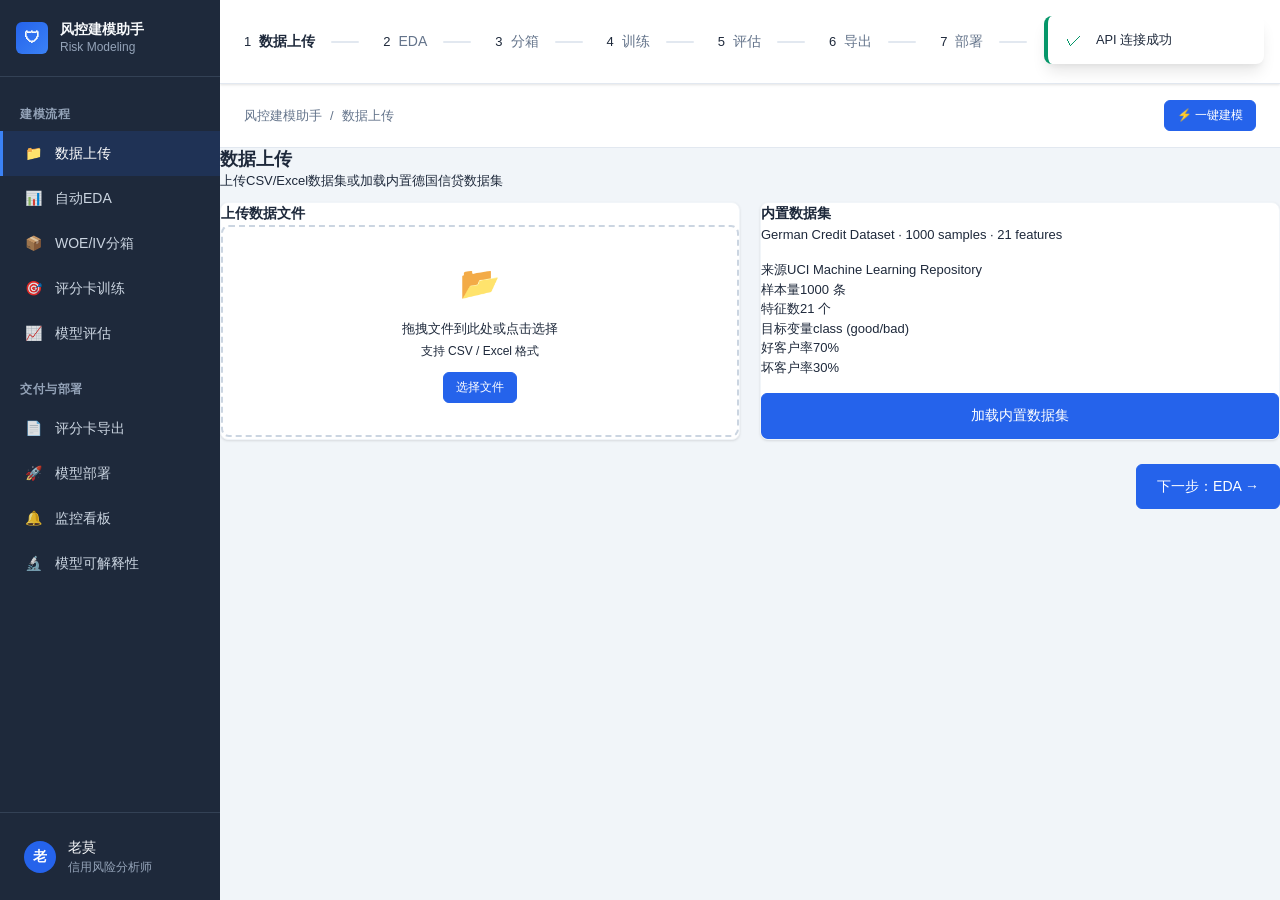
==== commit 4ee337e7: "feat: pure-frontend JS engine (WOE/IV/logistic scorecard) + GitHub Pages mode - Port core risk-model" ====
--- a/docs/index.html
+++ b/docs/index.html
@@ -462,6 +462,7 @@
   <p id="loading-text">处理中...</p>
 </div>
 
+<script src="engine.js"></script>
 <script src="app.js"></script>
 </body>
 </html>
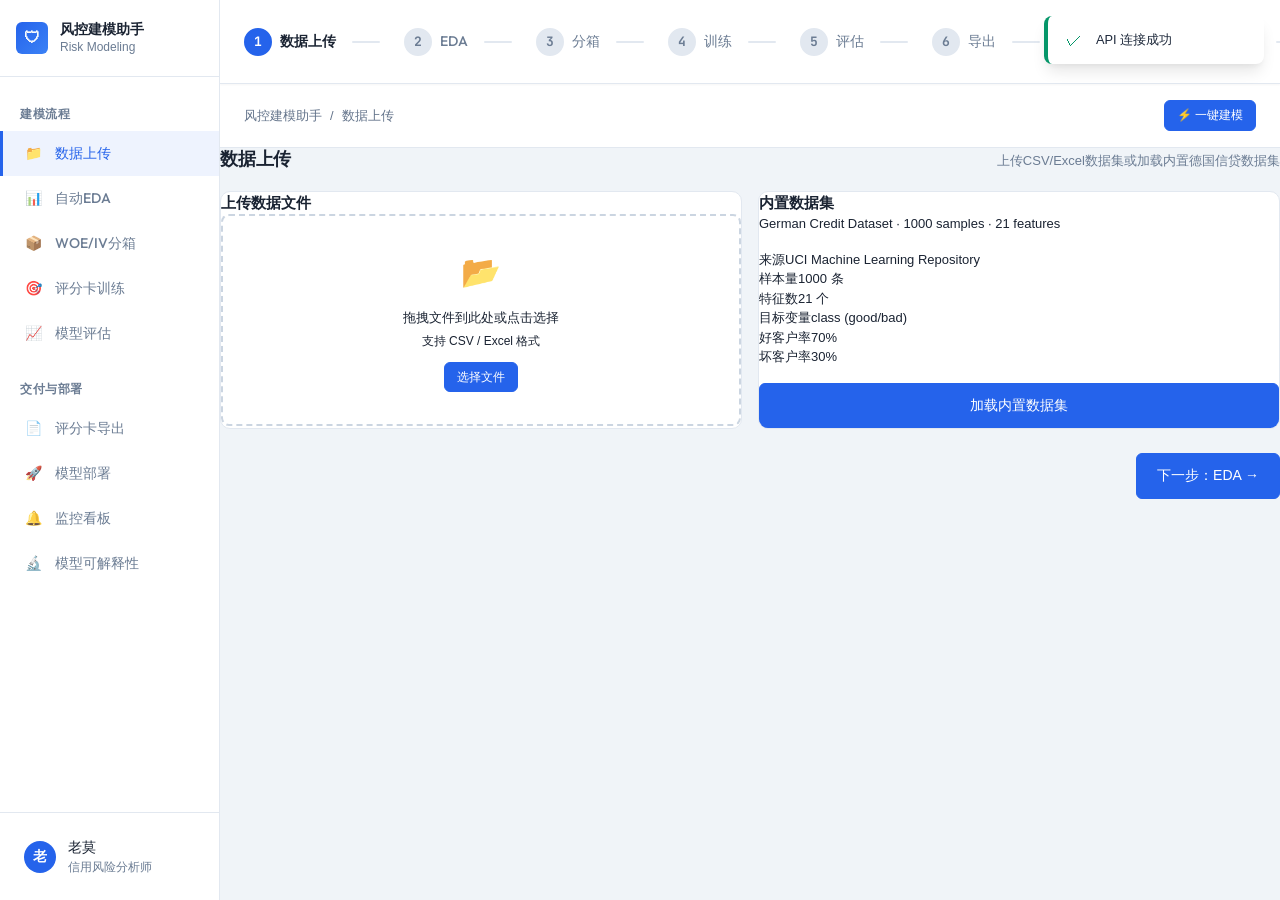
==== commit 27a2e828: "ui: align with prototype (light/minimal) + uniform chart sizing - Light theme: white sidebar, #f0f4f" ====
--- a/docs/index.html
+++ b/docs/index.html
@@ -4,6 +4,9 @@
 <meta charset="UTF-8">
 <meta name="viewport" content="width=device-width, initial-scale=1.0">
 <title>风控建模助手 - 0代码评分卡开发平台</title>
+<link rel="preconnect" href="https://fonts.googleapis.com">
+<link rel="preconnect" href="https://fonts.gstatic.com" crossorigin>
+<link href="https://fonts.googleapis.com/css2?family=Outfit:wght@500;600;700&family=JetBrains+Mono:wght@500;700&display=swap" rel="stylesheet">
 <link rel="stylesheet" href="styles.css">
 </head>
 <body>
--- a/docs/styles.css
+++ b/docs/styles.css
@@ -2462,3 +2462,151 @@
 .data-preview-wrapper{overflow-x:auto;max-height:400px;border:1px solid #e2e8f0;border-radius:6px}
 .data-preview-wrapper table{font-size:.75rem}
 .data-preview-wrapper th{position:sticky;top:0;background:#f8fafc;z-index:1}
+
+/* ==========================================================================
+   Prototype Alignment — 产品原型设计.html（minimal / light）
+   Strictly follow the prototype: white sidebar, #f0f4f8 canvas, flat 1px
+   cards, 10px radius, Outfit + JetBrains Mono, uniform chart dimensions.
+   ========================================================================== */
+:root {
+  --color-bg: #f0f4f8;
+  --color-bg-alt: #f8fafc;
+  --color-card-bg: #ffffff;
+  --color-sidebar: #ffffff;
+  --color-sidebar-hover: #f1f5f9;
+  --color-sidebar-active: rgba(37, 99, 235, 0.08);
+  --color-text: #1a2332;
+  --color-text-secondary: #6b7c93;
+  --color-text-muted: #6b7c93;
+  --color-border: #e2e8f0;
+  --color-border-light: #e2e8f0;
+  --color-divider: #e2e8f0;
+  --color-primary: #2563eb;
+  --color-primary-dark: #1d4ed8;
+  --color-success: #059669;
+  --color-success-bg: #d1fae5;
+  --color-danger: #ef4444;
+  --color-danger-bg: #fee2e2;
+  --color-warning: #f59e0b;
+  --color-warning-bg: #fef3c7;
+  --font-display: 'Outfit', -apple-system, 'Segoe UI', sans-serif;
+  --font-mono: 'JetBrains Mono', ui-monospace, SFMono-Regular, monospace;
+  --chart-h: 300px;
+  --radius-lg: 10px;
+  --radius-xl: 12px;
+  --shadow-sm: 0 1px 2px rgba(15, 23, 42, 0.04);
+  --shadow-md: 0 2px 8px rgba(15, 23, 42, 0.05);
+}
+
+/* ---- Sidebar: light theme (prototype .app-sidebar) ---- */
+.sidebar { border-right: 1px solid var(--color-border); }
+.sidebar-header { border-bottom: 1px solid var(--color-border); }
+.sidebar-title { color: var(--color-text); }
+.sidebar-title .sidebar-subtitle { color: var(--color-text-muted); }
+.sidebar-footer { border-top: 1px solid var(--color-border); }
+.sidebar-section-label { color: var(--color-text-muted); }
+.nav-item { color: var(--color-text-secondary); border-left-color: transparent; }
+.nav-item:hover { background-color: var(--color-bg-alt); color: var(--color-text); }
+.nav-item.active {
+  background-color: var(--color-sidebar-active);
+  color: var(--color-primary);
+  border-left-color: var(--color-primary);
+}
+.sidebar-user-name { color: var(--color-text); }
+.sidebar-user-role { color: var(--color-text-muted); }
+.sidebar-user-avatar { background-color: var(--color-primary); }
+
+/* ---- Step bar circles (HTML uses .step-circle / .step-line) ---- */
+.step-circle {
+  width: 28px; height: 28px; border-radius: 50%;
+  display: inline-flex; align-items: center; justify-content: center;
+  font-family: var(--font-mono); font-size: 13px; font-weight: 700;
+  background-color: var(--color-border-light); color: var(--color-text-secondary);
+  border: 2px solid var(--color-border); flex-shrink: 0; transition: all .2s;
+}
+.step-item.active .step-circle { background-color: var(--color-primary); color: #fff; border-color: var(--color-primary); }
+.step-item.completed .step-circle { background-color: var(--color-success); color: #fff; border-color: var(--color-success); }
+.step-line { width: 28px; height: 2px; background-color: var(--color-border); border-radius: 2px; }
+.step-item.completed .step-line { background-color: var(--color-success); }
+
+/* ---- Cards: flat, 1px border, 10px radius (prototype .card) ---- */
+.card { box-shadow: none; border: 1px solid var(--color-border); border-radius: 10px; }
+.card:hover { box-shadow: none; }
+.card-header { border-bottom: 1px solid var(--color-border); }
+.card-title { font-family: var(--font-display); font-size: 15px; font-weight: 700; }
+
+/* ---- Typography: display + mono fonts ---- */
+body { font-size: 13px; }
+.screen-header h2, .page-header h1 { font-family: var(--font-display); letter-spacing: -0.01em; }
+.stat-value, .metric-value, .split-ratio-display { font-family: var(--font-display); }
+.step-label, .nav-item, .card-title { font-family: var(--font-display); }
+
+/* ---- Screen header: title + muted description (prototype .step-header) ---- */
+.screen-header {
+  display: flex; align-items: baseline; gap: .75rem; margin-bottom: 1.25rem;
+  flex-wrap: wrap;
+}
+.screen-header p { margin: 0; color: var(--color-text-muted); margin-left: auto; }
+
+/* ==========================================================================
+   Charts — uniform height & balanced layout
+   ========================================================================== */
+.chart-container { border-radius: 10px; padding: 1.25rem; border: 1px solid var(--color-border-light); }
+
+/* CSS bar chart (target distribution) */
+.bar-chart {
+  height: var(--chart-h);
+  display: flex; align-items: flex-end; gap: 10px;
+  padding: 1rem .5rem 0;
+}
+.bar-chart-col {
+  flex: 1; height: 100%; min-width: 0;
+  display: flex; flex-direction: column; justify-content: flex-end; align-items: center;
+}
+.bar-chart-bar {
+  width: 100%; max-width: 60px; border-radius: 6px 6px 0 0;
+  display: flex; align-items: flex-start; justify-content: center;
+  transition: height .4s ease;
+}
+.bar-chart-count { font-size: 11px; color: #fff; padding-top: 5px; font-family: var(--font-mono); }
+.bar-chart-label {
+  margin-top: 7px; font-size: 11px; color: var(--color-text-secondary);
+  text-align: center; white-space: nowrap; overflow: hidden; text-overflow: ellipsis; max-width: 100%;
+}
+
+/* Histogram (score distribution, PSI comparison) */
+.histogram {
+  height: var(--chart-h);
+  display: flex; align-items: flex-end; gap: 10px;
+  padding: 1rem .5rem 0;
+}
+.histogram-col {
+  flex: 1; height: 100%; min-width: 0;
+  display: flex; flex-direction: column; justify-content: flex-end; align-items: center;
+}
+.histogram-bar {
+  width: 100%; max-width: 60px; border-radius: 6px 6px 0 0;
+  display: flex; align-items: flex-start; justify-content: center;
+  transition: height .4s ease;
+}
+.histogram-count { font-size: 11px; color: #fff; padding-top: 5px; font-family: var(--font-mono); }
+.histogram-label {
+  margin-top: 7px; font-size: 11px; color: var(--color-text-secondary);
+  text-align: center; white-space: nowrap; overflow: hidden; text-overflow: ellipsis; max-width: 100%;
+}
+
+/* KS curve (SVG) — fixed height keeps it aligned with other charts */
+.ks-chart { width: 100%; height: var(--chart-h); display: block; }
+
+/* Correlation heatmap */
+.correlation-heatmap { font-family: var(--font-mono); border-radius: 8px; }
+
+/* Equal-height chart cards in two-column grids + charts fill the card */
+.card-grid.two-col { align-items: stretch; gap: 1rem; }
+.card-grid.two-col > .card { height: 100%; display: flex; flex-direction: column; }
+.card-grid.two-col > .card > [id$="-content"],
+.card-grid.two-col > .card > .card-body { flex: 1; }
+
+/* IV ranking bars aligned */
+.feature-iv-bar { flex: 1; }
+.iv-bar-fill { font-family: var(--font-mono); }
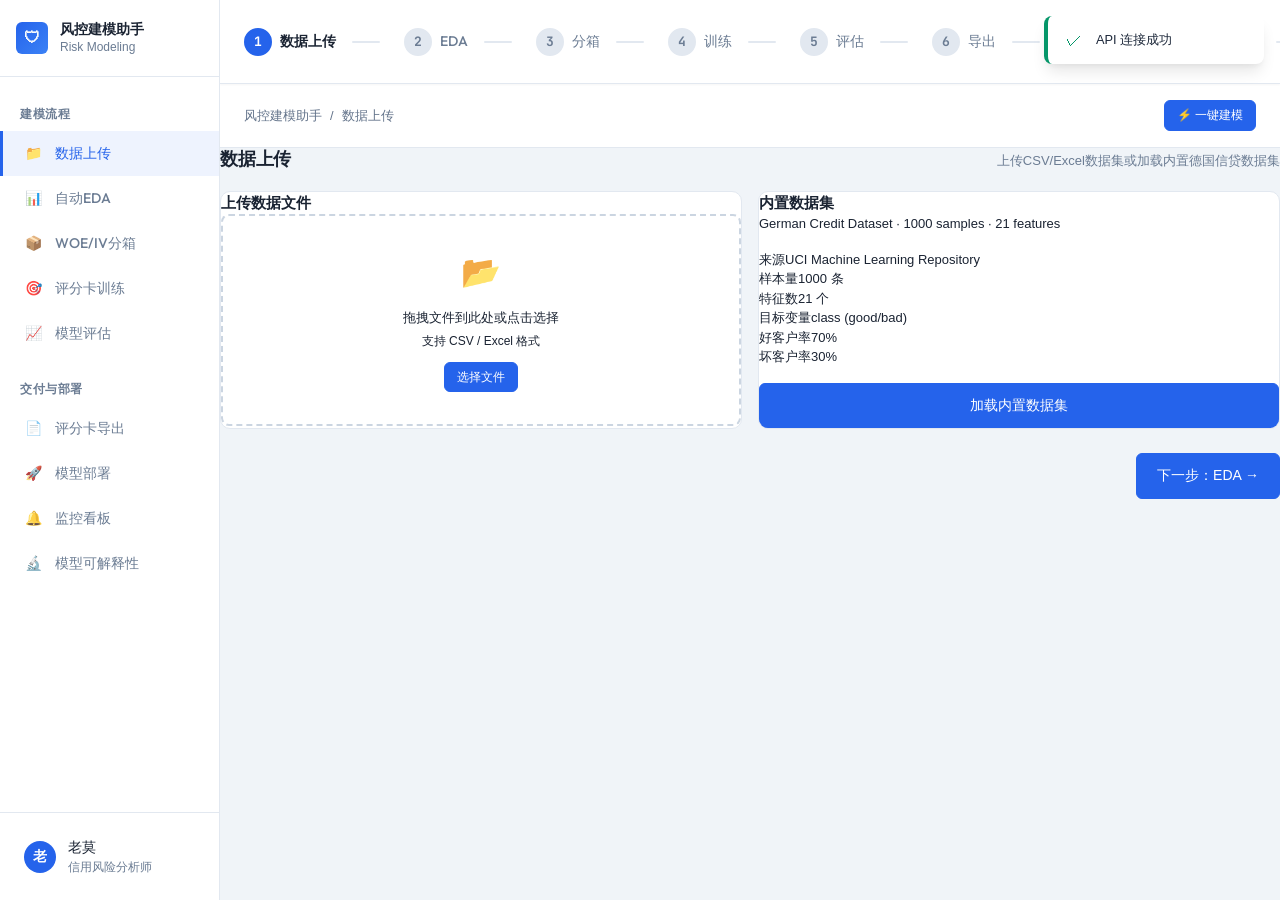
==== commit 88adab02: "ui: EDA target/correlation side-by-side + binning layout + WOE table data - EDA: target distribution" ====
--- a/docs/index.html
+++ b/docs/index.html
@@ -186,13 +186,15 @@
           <div id="eda-categorical-content" style="overflow-x:auto"></div>
         </div>
       </div>
-      <div class="card">
-        <div class="card-title">目标变量分布</div>
-        <div id="eda-target-content"></div>
-      </div>
-      <div class="card">
-        <div class="card-title">相关性矩阵</div>
-        <div id="eda-correlation-content" style="overflow-x:auto"></div>
+      <div class="card-grid two-col equal-charts">
+        <div class="card">
+          <div class="card-title">目标变量分布</div>
+          <div id="eda-target-content"></div>
+        </div>
+        <div class="card">
+          <div class="card-title">相关性矩阵</div>
+          <div id="eda-correlation-content" style="overflow-x:auto"></div>
+        </div>
       </div>
     </div>
     <div class="footer-actions">
@@ -229,7 +231,7 @@
     </div>
     <div id="binning-content" style="display:none">
       <div class="stat-row" id="binning-stats"></div>
-      <div class="card-grid two-col">
+      <div class="card-grid two-col binning-split">
         <div class="card">
           <div class="card-title">IV值排序</div>
           <div id="iv-ranking-content"></div>
--- a/docs/styles.css
+++ b/docs/styles.css
@@ -2610,3 +2610,78 @@
 /* IV ranking bars aligned */
 .feature-iv-bar { flex: 1; }
 .iv-bar-fill { font-family: var(--font-mono); }
+
+/* ==========================================================================
+   Layout refinements — EDA target/correlation side-by-side + binning split
+   ========================================================================== */
+
+/* EDA: target distribution and correlation matrix side by side */
+.card-grid.two-col.equal-charts { grid-template-columns: 1fr 1fr; }
+.card-grid.two-col.equal-charts > .card { min-height: 380px; }
+.card-grid.two-col.equal-charts #eda-target-content,
+.card-grid.two-col.equal-charts #eda-correlation-content { height: 300px; }
+
+/* Binning: IV ranking (narrower) + WOE detail (wider) */
+.card-grid.two-col.binning-split { grid-template-columns: 360px 1fr; }
+.card-grid.two-col.binning-split > .card { min-height: 420px; }
+
+/* IV ranking list */
+.iv-ranking-list {
+  display: flex; flex-direction: column; gap: 6px;
+  max-height: 420px; overflow-y: auto;
+  padding-right: 4px;
+}
+.feature-item {
+  display: grid;
+  grid-template-columns: 1fr 70px;
+  grid-template-rows: auto auto;
+  align-items: center;
+  gap: 4px 10px;
+  padding: 8px 10px;
+  border-radius: 8px;
+  border: 1px solid transparent;
+  cursor: pointer;
+  transition: background .15s, border-color .15s;
+}
+.feature-item:hover { background-color: var(--color-bg-alt); }
+.feature-item.feature-active {
+  background-color: var(--color-sidebar-active);
+  border-color: var(--color-primary);
+}
+.feature-name {
+  grid-column: 1 / 2; grid-row: 1 / 2;
+  font-size: 12px; font-weight: 600;
+  color: var(--color-text);
+  white-space: nowrap; overflow: hidden; text-overflow: ellipsis;
+}
+.feature-iv {
+  grid-column: 2 / 3; grid-row: 1 / 2;
+  font-family: var(--font-mono); font-size: 12px; font-weight: 700;
+  color: var(--color-text-secondary); text-align: right;
+}
+.feature-iv-bar { grid-column: 1 / 2; grid-row: 2 / 3; }
+.feature-strength {
+  grid-column: 2 / 3; grid-row: 2 / 3;
+  font-size: 11px; font-weight: 600;
+  text-align: right; align-self: center;
+}
+
+/* mini IV bar */
+.iv-bar-bg {
+  height: 6px; border-radius: 3px;
+  background-color: var(--color-border-light);
+  overflow: hidden;
+}
+.iv-bar-fill { height: 100%; border-radius: 3px; }
+
+/* Heatmap wrapper */
+.heatmap-wrapper { overflow: auto; height: 100%; }
+.heatmap { border-collapse: separate; border-spacing: 3px; font-size: 11px; }
+.heatmap th, .heatmap td { padding: 6px 8px; text-align: center; border-radius: 4px; }
+.heatmap th { background: var(--color-bg-alt); color: var(--color-text-secondary); font-weight: 600; }
+.heatmap-cell { min-width: 44px; font-family: var(--font-mono); font-weight: 600; }
+
+@media (max-width: 1024px) {
+  .card-grid.two-col.equal-charts,
+  .card-grid.two-col.binning-split { grid-template-columns: 1fr; }
+}
